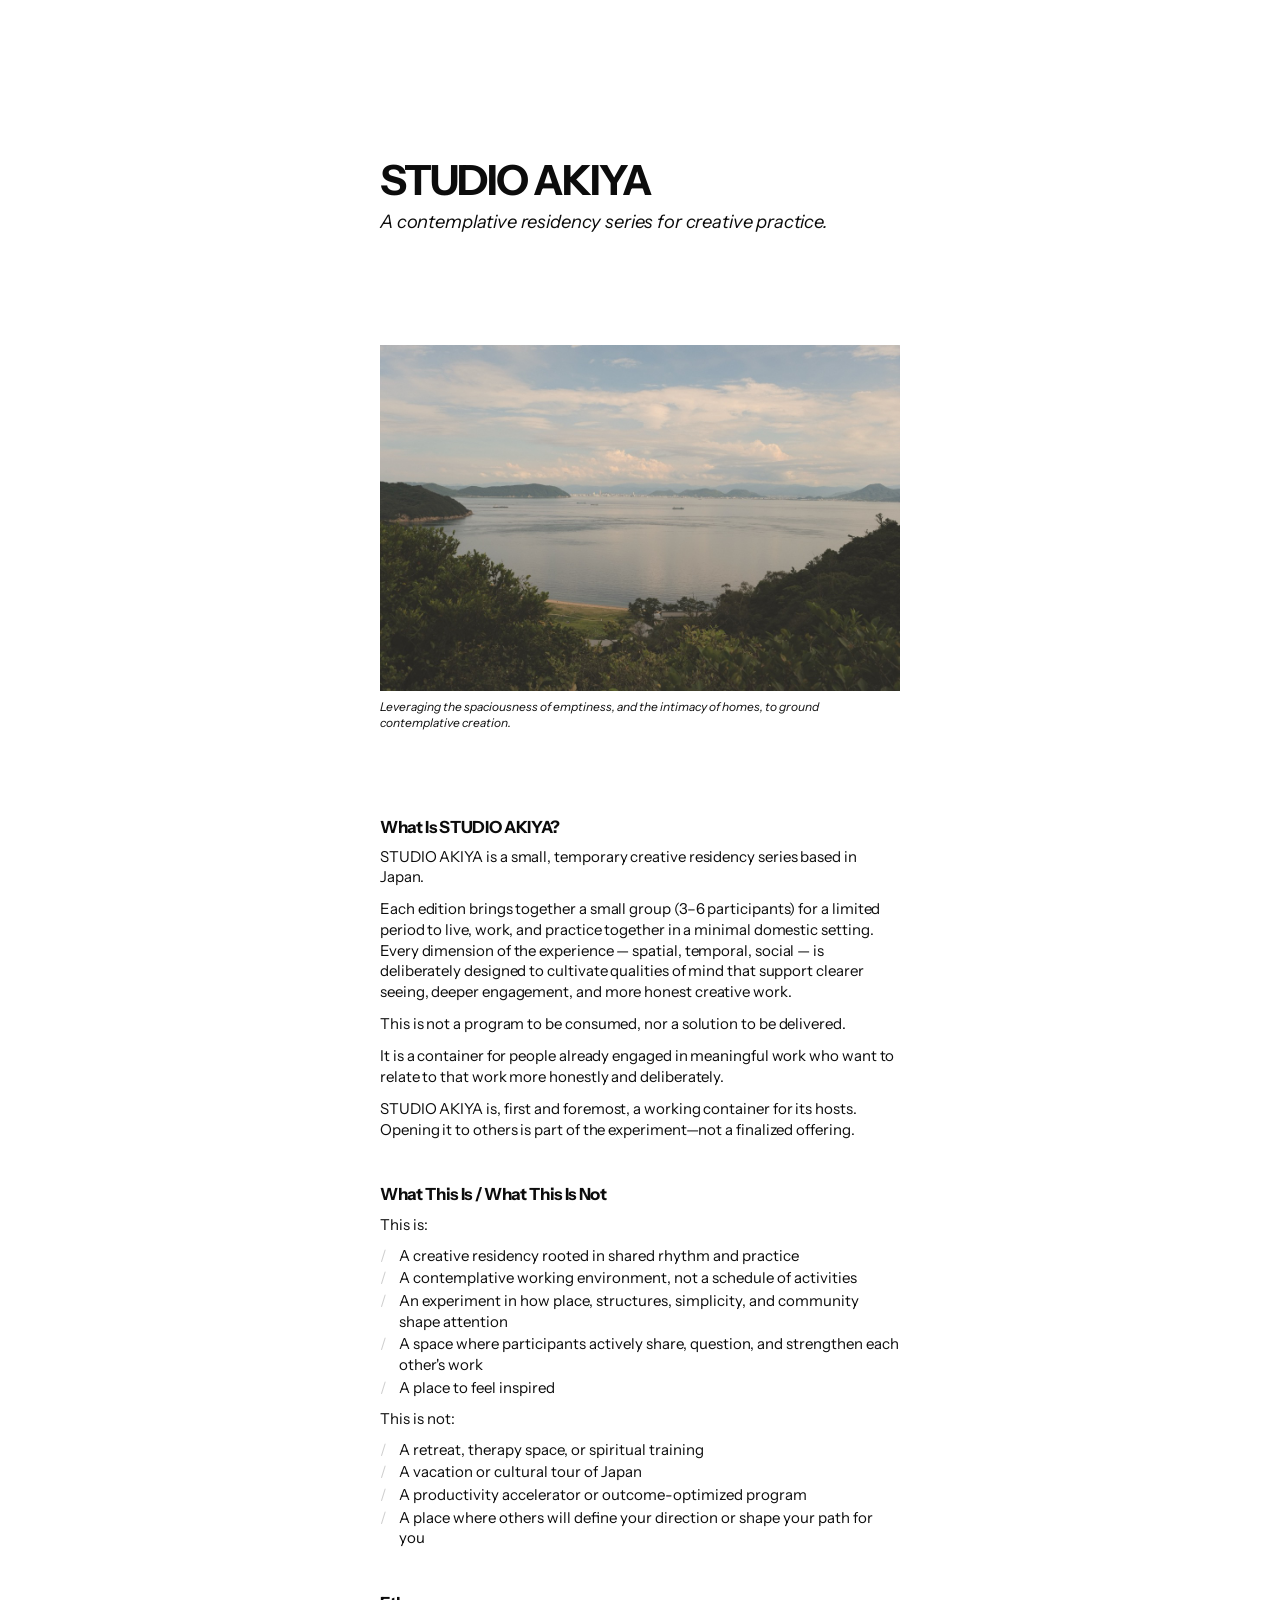
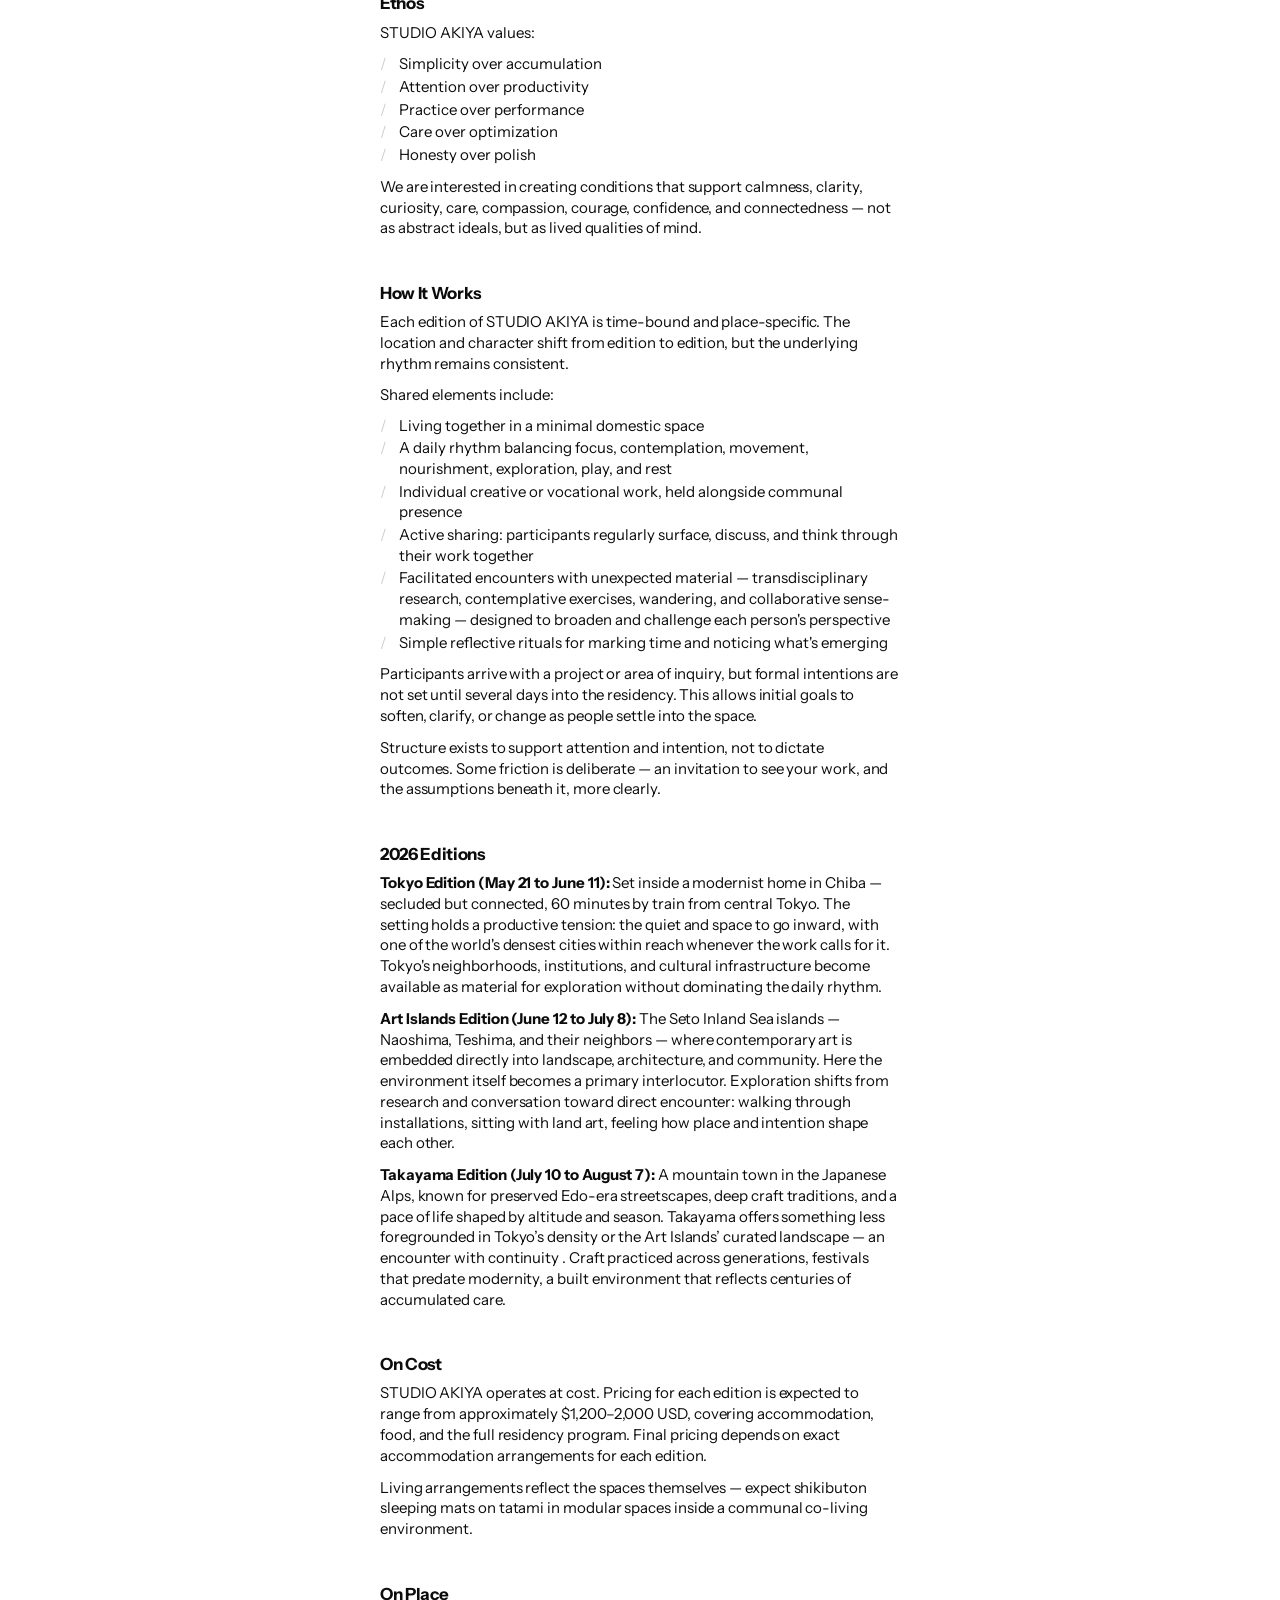
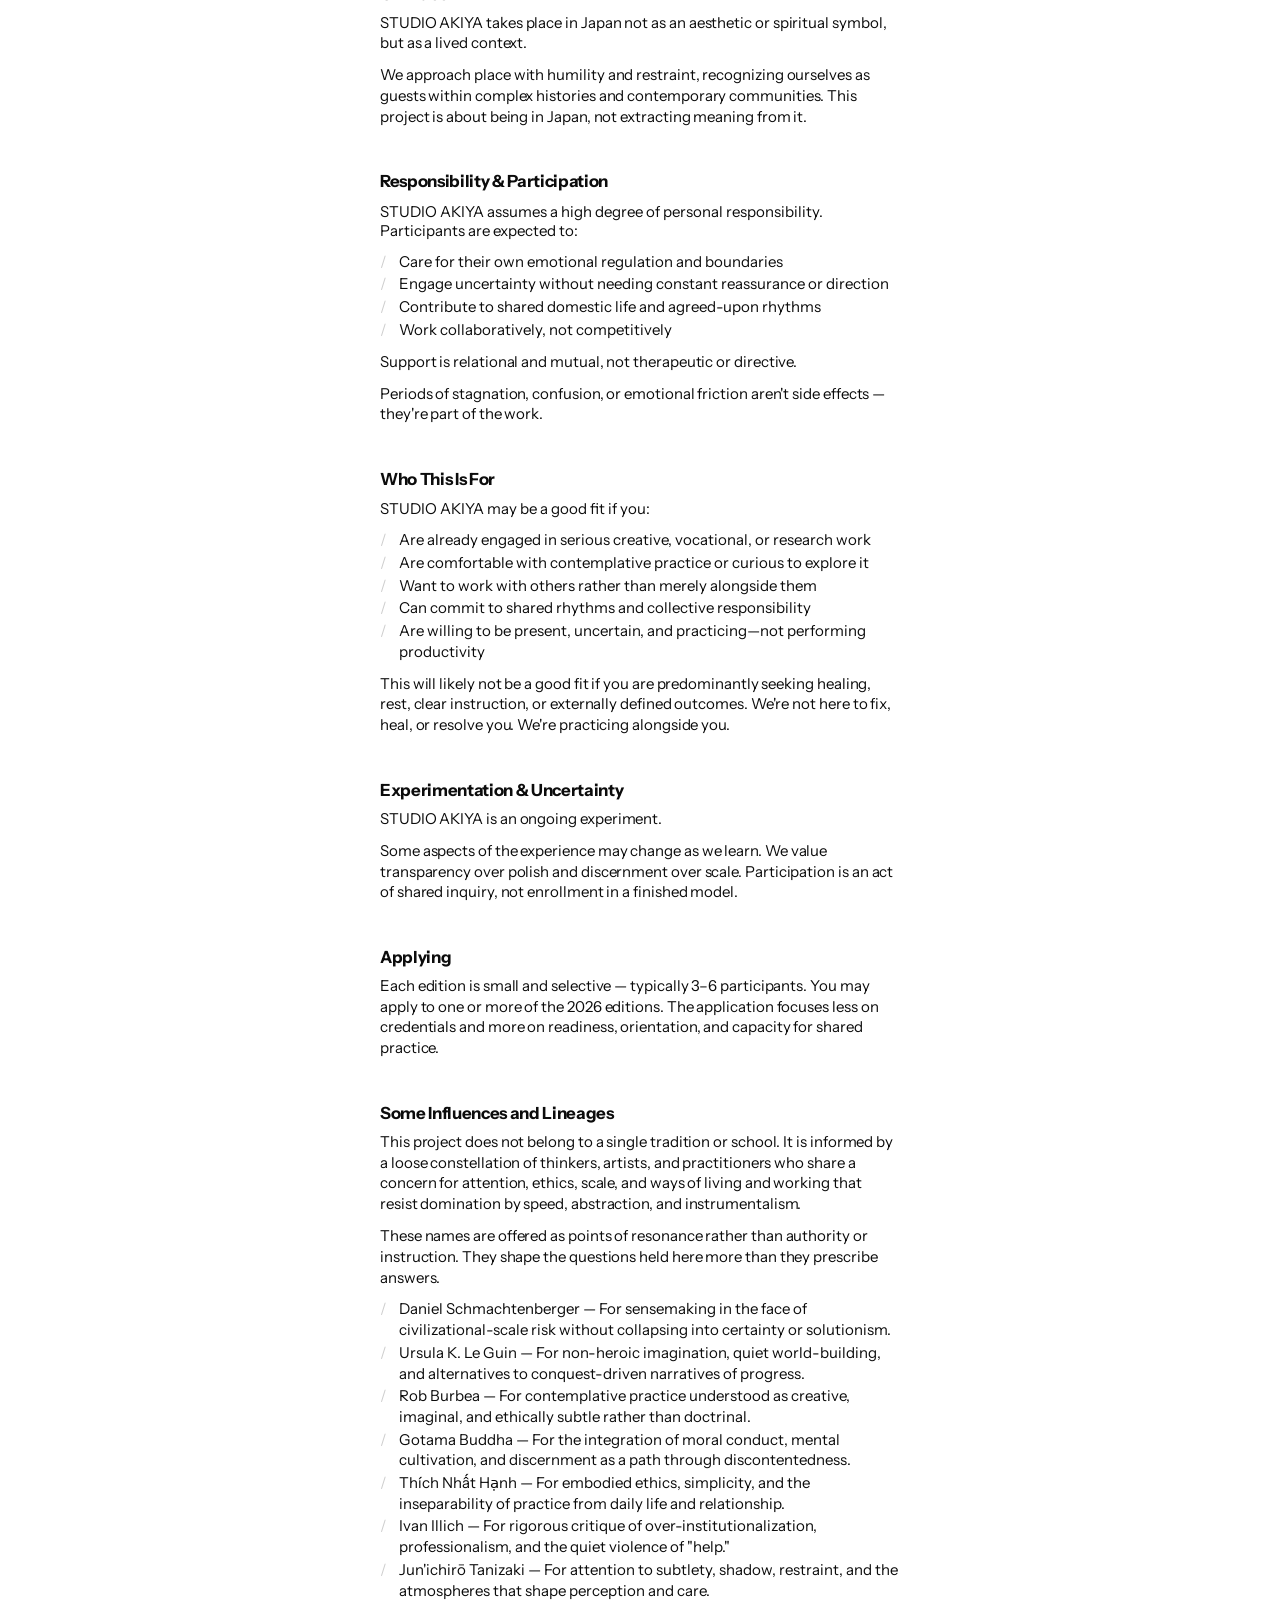
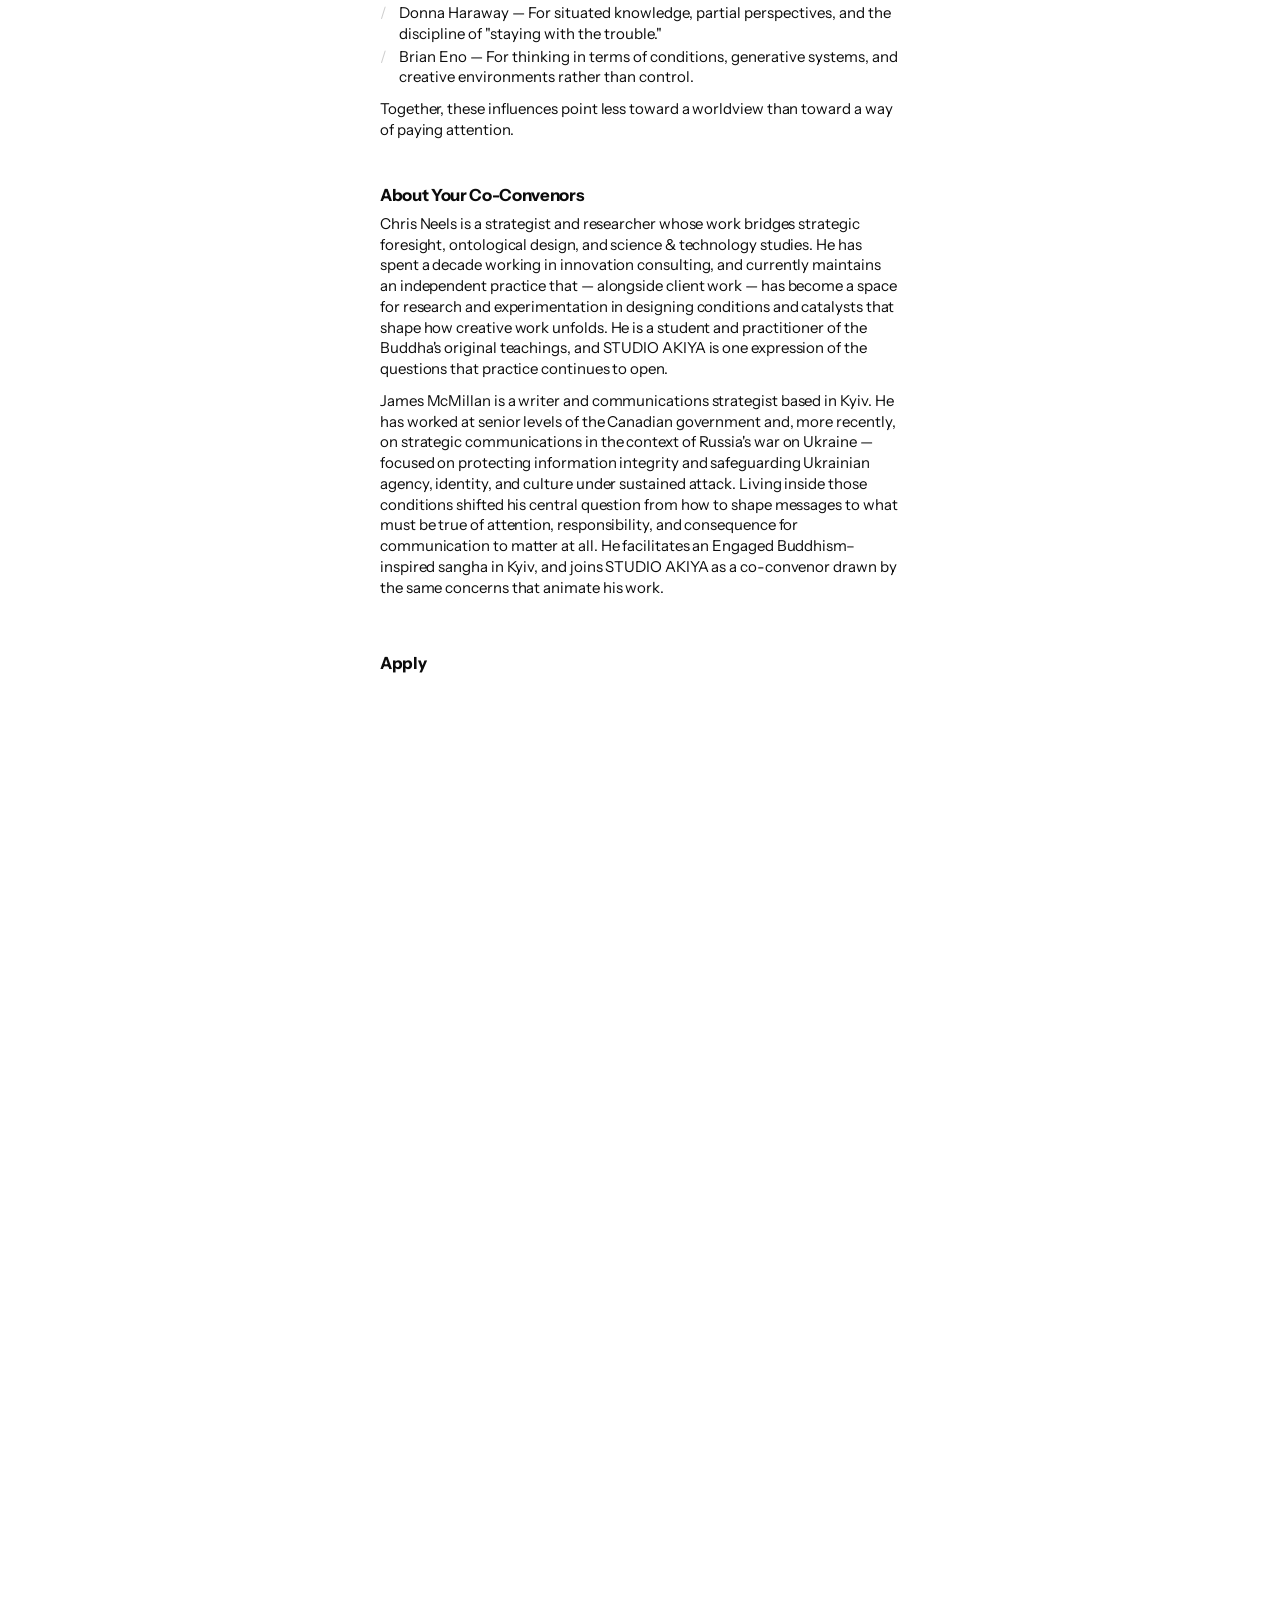
==== index.html @ a5f60778 "Fix meta description, add Open Graph tags, add favicon" ====
<!DOCTYPE html>
<html lang="en">
<head>
    <meta charset="UTF-8">
    <meta name="viewport" content="width=device-width, initial-scale=1.0">
    <title>STUDIO AKIYA</title>
    <meta name="description" content="A contemplative residency series for creative practice.">
    <meta property="og:title" content="STUDIO AKIYA">
    <meta property="og:description" content="A contemplative residency series for creative practice.">
    <meta property="og:type" content="website">
    <meta property="og:url" content="https://akiya.studio">
    <meta property="og:image" content="https://akiya.studio/img/naoshima.JPG">
    <link rel="icon" href="data:image/svg+xml,<svg xmlns='http://www.w3.org/2000/svg' viewBox='0 0 100 100'><text y='.9em' font-size='90'>🌸</text></svg>">
    <style>
        @import url('https://fonts.googleapis.com/css2?family=Instrument+Sans:ital,wght@0,400;0,500;0,600;0,700;1,400;1,500;1,600;1,700&display=swap');

        * { margin: 0; padding: 0; box-sizing: border-box; }

        body {
            font-family: 'Instrument Sans', sans-serif;
            background-color: #fff;
            color: #0c0c0c;
            line-height: 1.25;
            padding: 10rem 3rem 5rem;
            -webkit-font-smoothing: antialiased;
            -moz-osx-font-smoothing: grayscale;
            display: flex;
            justify-content: center;
        }

        .container {
            max-width: 520px;
            width: 100%;
        }

        .site-title {
            font-size: 2.6rem;
            font-weight: 700;
            letter-spacing: -0.045em;
            line-height: 1.0;
            margin-bottom: 0.5rem;
        }

        .site-subtitle {
            font-size: 1.15rem;
            font-weight: 400;
            font-style: italic;
            letter-spacing: -0.008em;
            line-height: 1.25;
            margin-bottom: 0.2rem;
        }

        .hero-image {
            margin: 7rem 0 5.5rem;
        }

        .hero-image img {
            width: 100%;
            height: auto;
            display: block;
        }

        .hero-image figcaption {
            font-size: 0.75rem;
            font-weight: 400;
            font-style: italic;
            color: #0c0c0c;
            margin-top: 0.5rem;
            line-height: 1.3;
        }

        .section-heading {
            font-size: 1.05rem;
            font-weight: 700;
            letter-spacing: -0.02em;
            line-height: 1.15;
            margin-top: 2.8rem;
            margin-bottom: 0.55rem;
        }

        .body-text {
            font-size: 0.94rem;
            font-weight: 400;
            letter-spacing: -0.005em;
            line-height: 1.38;
            margin-bottom: 0.7rem;
        }

        .body-text a {
            color: #0c0c0c;
            text-decoration: none;
            border-bottom: 1px solid rgba(12,12,12,0.25);
            transition: border-color 0.2s;
        }

        .body-text a:hover {
            border-bottom-color: #0c0c0c;
        }

        .edition-title {
            font-weight: 700;
        }

        .list-group {
            margin-top: 0.7rem;
            margin-bottom: 0.7rem;
        }

        .list-item {
            font-size: 0.94rem;
            font-weight: 400;
            line-height: 1.38;
            margin-bottom: 0.12rem;
            padding-left: 1.2rem;
            position: relative;
        }

        .list-item:last-child {
            margin-bottom: 0;
        }

        .list-item::before {
            content: '/';
            position: absolute;
            left: 0;
            color: rgba(12,12,12,0.2);
        }

        .list-item a {
            color: #0c0c0c;
            text-decoration: none;
            border-bottom: 1px solid rgba(12,12,12,0.25);
        }

        .list-item a:hover {
            border-bottom-color: #0c0c0c;
        }

        .label-text {
            font-size: 0.94rem;
            font-weight: 400;
            margin-bottom: 0.2rem;
            margin-top: 0.7rem;
        }

        .form-section {
            margin-top: 3.5rem;
        }

        .form-section .section-heading {
            margin-top: 0;
        }

        .form-embed {
            width: 100%;
            border: none;
            margin-top: 1rem;
        }

        @media (max-width: 600px) {
            body { padding: 5rem 1.5rem 3rem; }
            .site-title { font-size: 2rem; }
            .site-subtitle { font-size: 1.02rem; }
            .hero-image { margin: 4.5rem 0 3.5rem; }
            .section-heading { font-size: 0.95rem; margin-top: 2rem; }
            .body-text, .list-item, .label-text { font-size: 0.86rem; }
        }
    </style>
</head>
<body>
    <div class="container" id="content"></div>

    <script>
        async function loadContent() {
            try {
                const resp = await fetch('content/site-content.json');
                const data = await resp.json();
                const container = document.getElementById('content');
                container.innerHTML = '';

                const labelPhrases = ['This is:', 'This is not:', 'STUDIO AKIYA values:', 'Shared elements include:', 'STUDIO AKIYA may be a good fit if you:',
                    'STUDIO AKIYA assumes a high degree of personal responsibility. Participants are expected to:'];
                const editionPrefixes = ['Tokyo Edition', 'Art Islands Edition', 'Takayama Edition'];
                const captionText = 'Leveraging the spaciousness of emptiness, and the intimacy of homes, to ground contemplative creation.';
                let imageInserted = false;

                for (const section of data.sections) {
                    if (section.heading === 'STUDIO AKIYA') {
                        const h1 = document.createElement('div');
                        h1.className = 'site-title';
                        h1.textContent = section.heading;
                        container.appendChild(h1);
                        for (const item of section.content) {
                            if (item.text === captionText) continue;
                            const p = document.createElement('p');
                            p.className = 'site-subtitle';
                            p.textContent = item.text;
                            container.appendChild(p);
                        }
                        continue;
                    }

                    if (!imageInserted && section.heading === 'What Is STUDIO AKIYA?') {
                        const figure = document.createElement('figure');
                        figure.className = 'hero-image';
                        const img = document.createElement('img');
                        img.src = 'img/naoshima.JPG';
                        img.alt = 'View across the Seto Inland Sea from Naoshima';
                        figure.appendChild(img);
                        const caption = document.createElement('figcaption');
                        caption.textContent = captionText;
                        figure.appendChild(caption);
                        container.appendChild(figure);
                        imageInserted = true;
                    }

                    const heading = document.createElement('h2');
                    heading.className = 'section-heading';
                    heading.textContent = section.heading;
                    container.appendChild(heading);

                    let i = 0;
                    const items = section.content;
                    while (i < items.length) {
                        const item = items[i];
                        if (item.type === 'list_item') {
                            const group = document.createElement('div');
                            group.className = 'list-group';
                            while (i < items.length && items[i].type === 'list_item') {
                                const el = document.createElement('div');
                                el.className = 'list-item';
                                let text = items[i].text;
                                if (items[i].links && items[i].links.length > 0) {
                                    for (const link of items[i].links) { text = text.replace(link.text, `<a href="${link.url}">${link.text}</a>`); }
                                    el.innerHTML = text;
                                } else { el.textContent = text; }
                                group.appendChild(el);
                                i++;
                            }
                            container.appendChild(group);
                        } else {
                            const isLabel = labelPhrases.includes(item.text);
                            const p = document.createElement('p');
                            p.className = isLabel ? 'label-text' : 'body-text';
                            let text = item.text;
                            const isEdition = editionPrefixes.some(prefix => text.startsWith(prefix));
                            if (isEdition) {
                                const colonIdx = text.indexOf(':');
                                if (colonIdx > -1) { text = `<span class="edition-title">${text.substring(0, colonIdx + 1)}</span>${text.substring(colonIdx + 1)}`; }
                            }
                            if (item.links && item.links.length > 0) {
                                for (const link of item.links) { text = text.replace(link.text, `<a href="${link.url}">${link.text}</a>`); }
                            }
                            p.innerHTML = text;
                            container.appendChild(p);
                            i++;
                        }
                    }
                }

                const formSection = document.createElement('div');
                formSection.className = 'form-section';
                const formHeading = document.createElement('h2');
                formHeading.className = 'section-heading';
                formHeading.textContent = 'Apply';
                formSection.appendChild(formHeading);
                const iframe = document.createElement('iframe');
                iframe.className = 'form-embed';
                iframe.src = 'https://docs.google.com/forms/d/e/1FAIpQLSfd5XXzPPzBHgN67YLsdHvm8ahVVpZHuGer0NG5a1_JhO8F-w/viewform?embedded=true';
                iframe.height = '2800';
                iframe.setAttribute('frameborder', '0');
                iframe.setAttribute('marginheight', '0');
                iframe.setAttribute('marginwidth', '0');
                iframe.setAttribute('loading', 'lazy');
                formSection.appendChild(iframe);
                container.appendChild(formSection);
            } catch (e) { console.error('Failed to load content:', e); }
        }
        loadContent();
    </script>
</body>
</html>
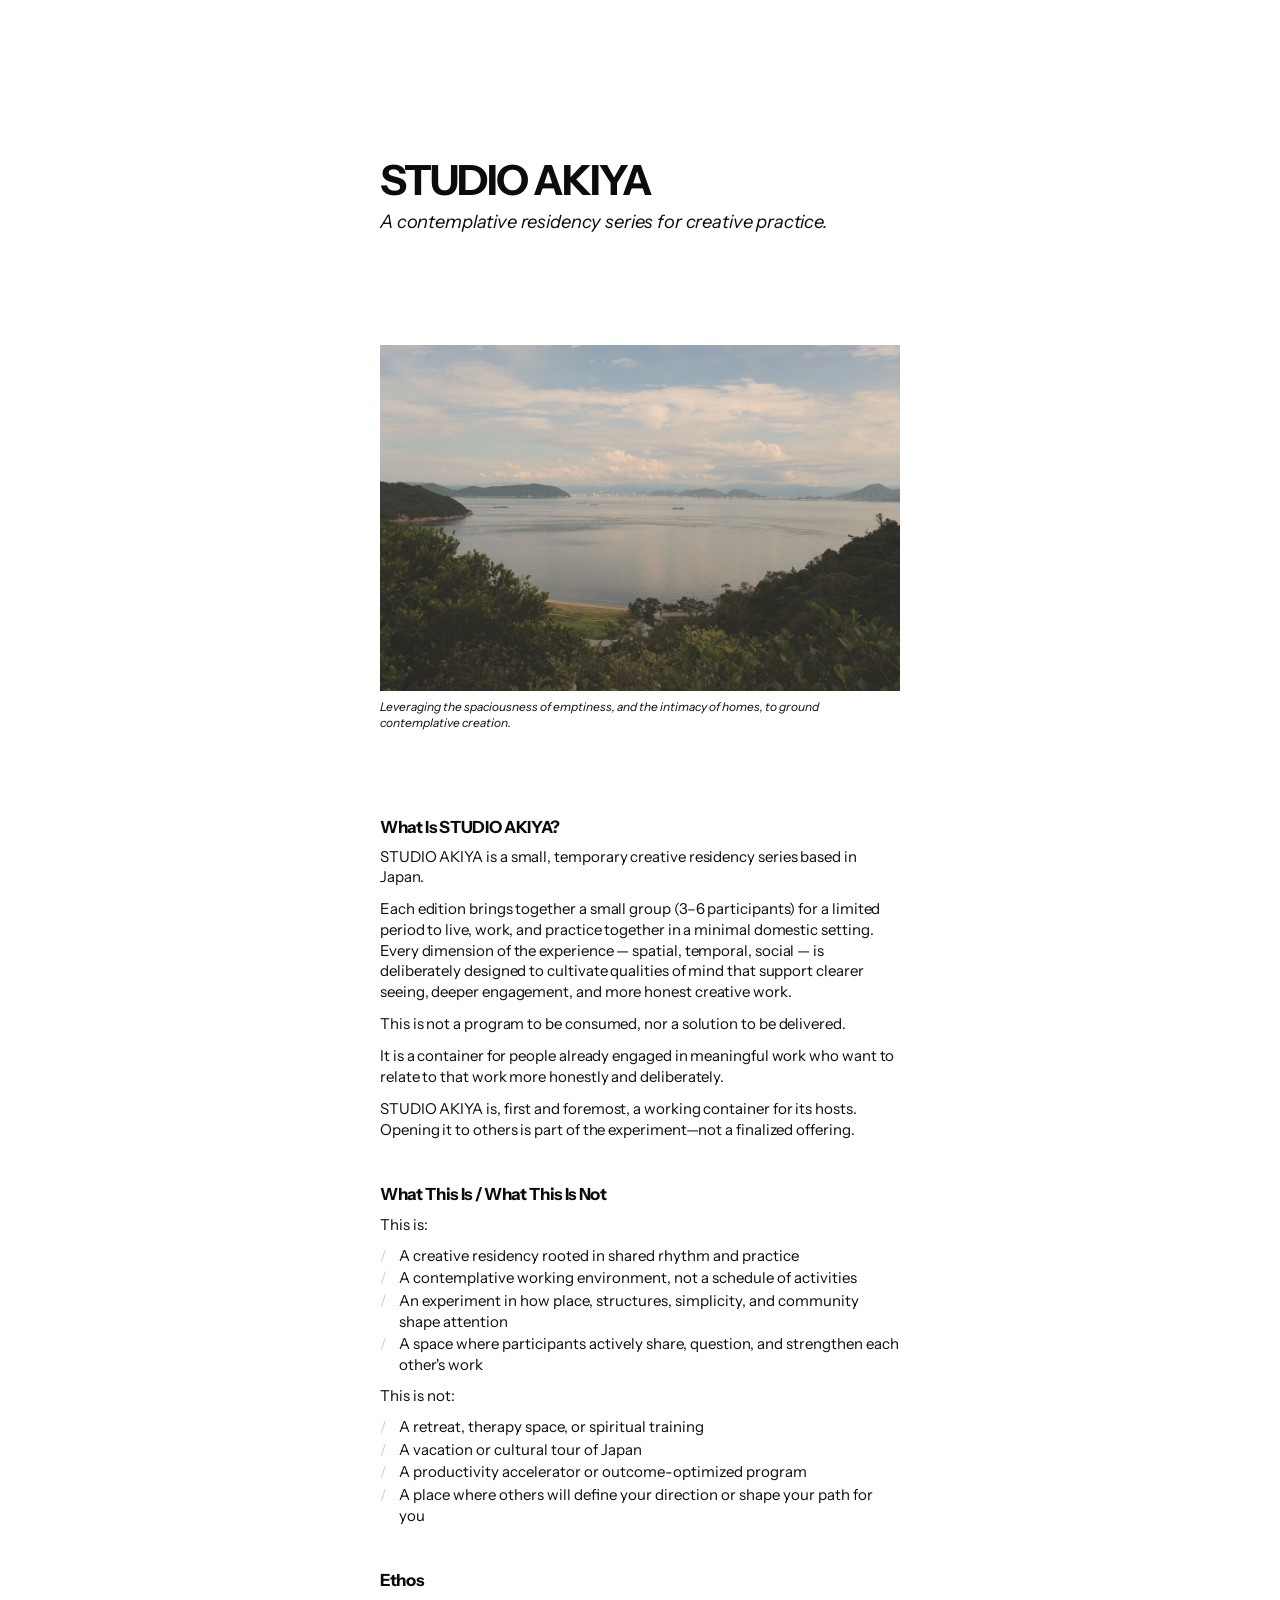
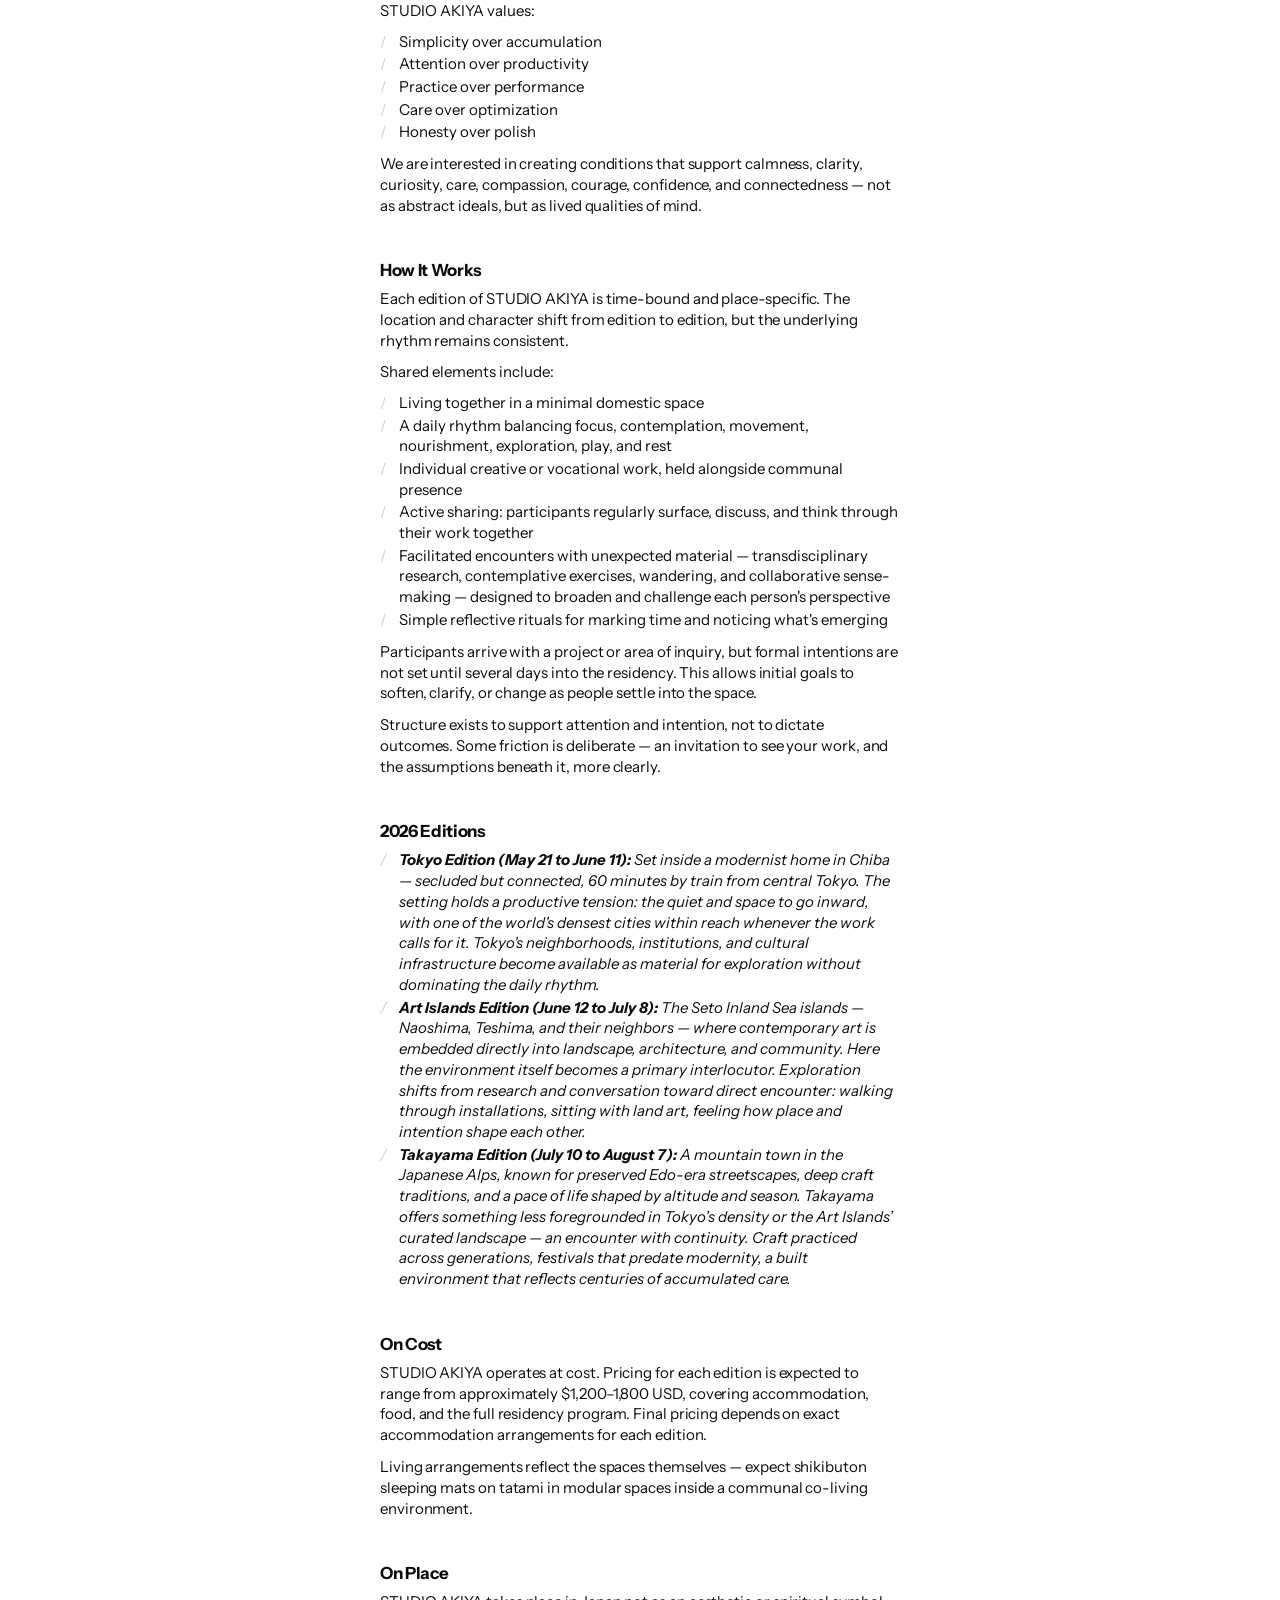
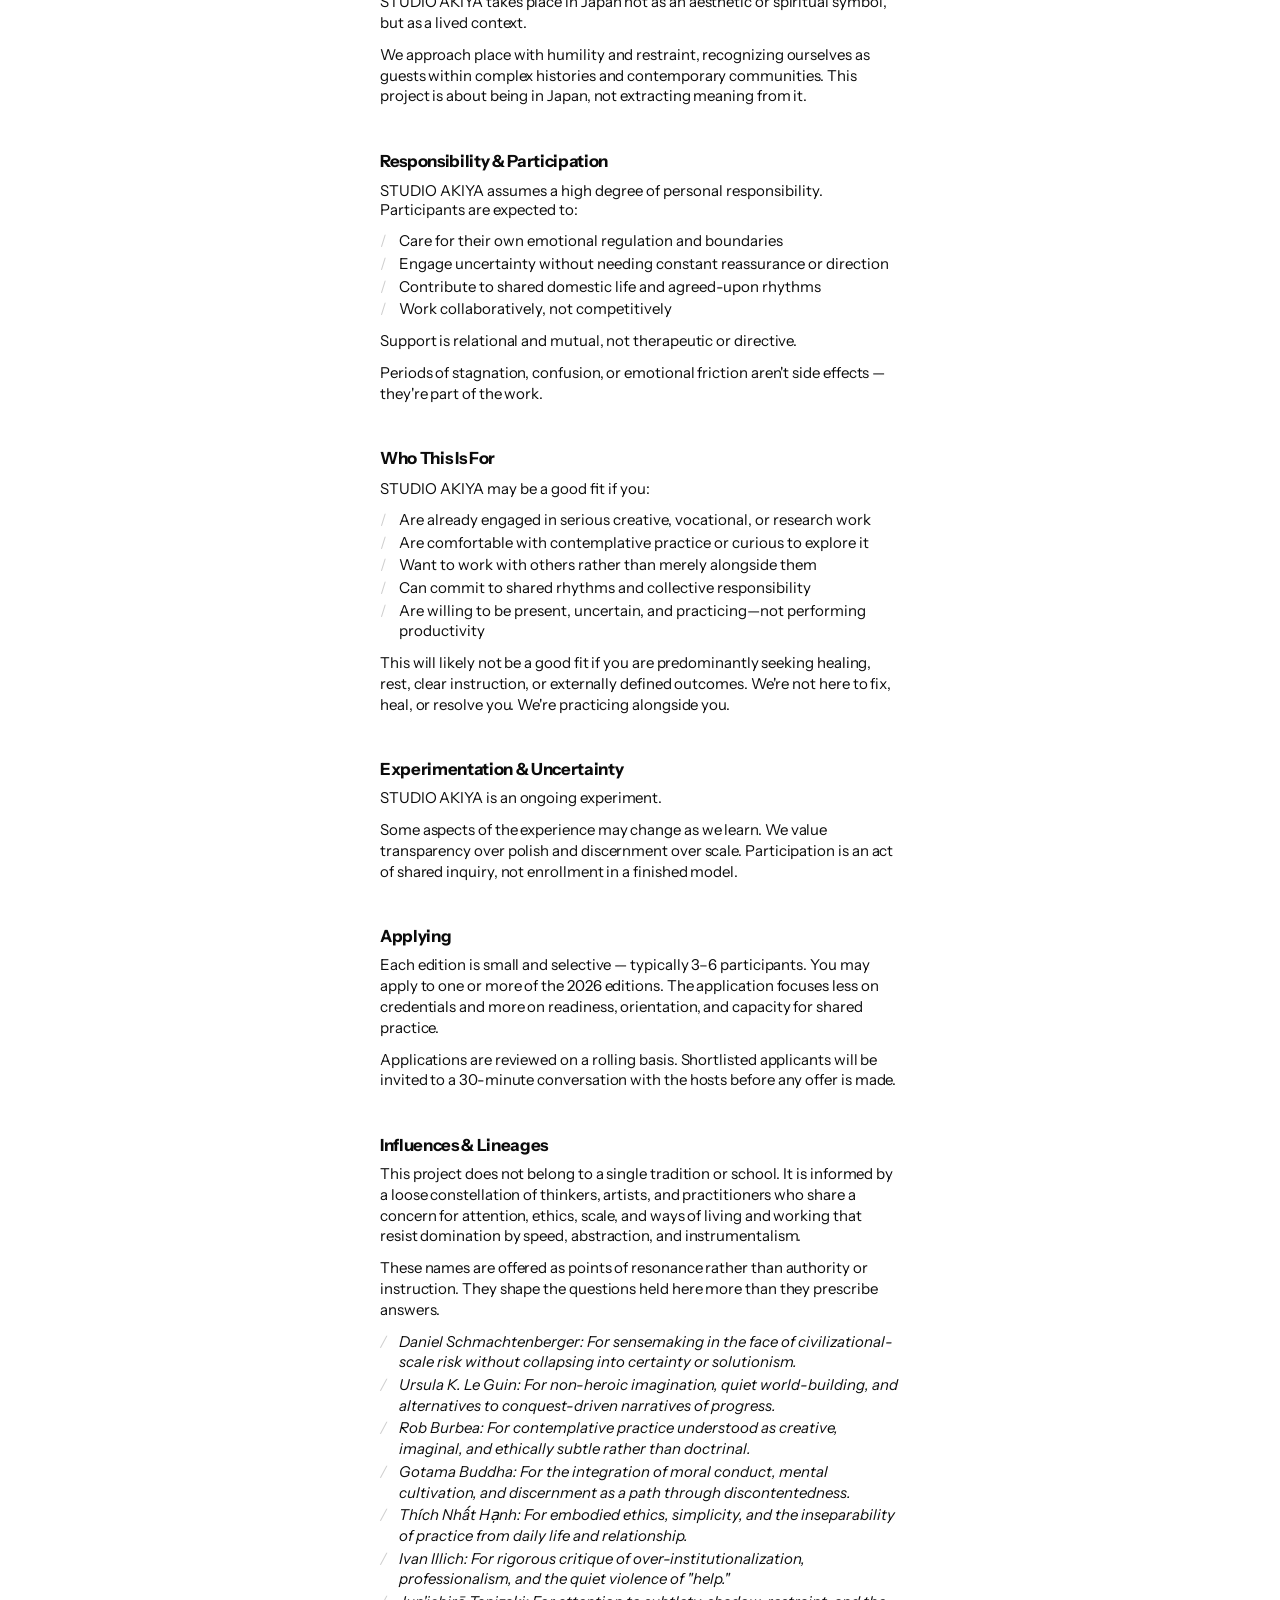
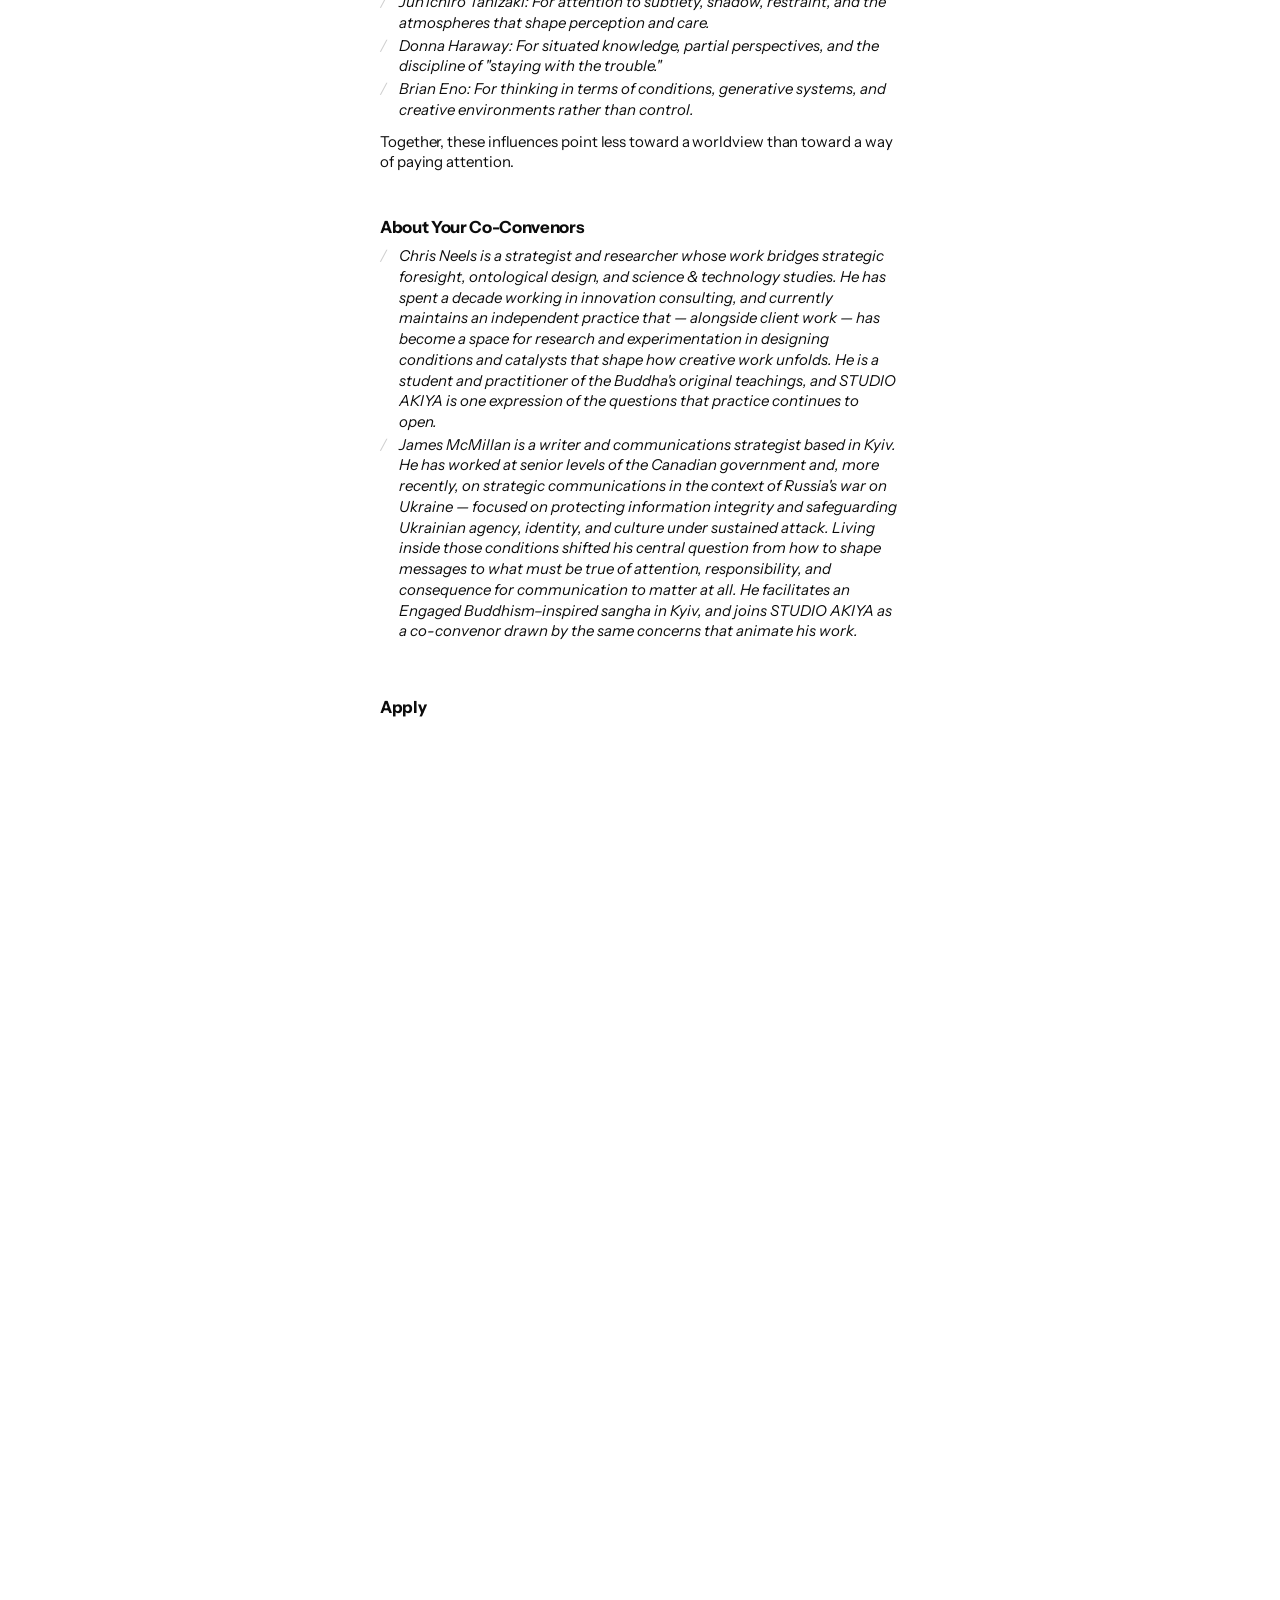
==== commit 026e582e: "Update content and add styling for editions, influences, and bios Content: remove 'A place to feel i" ====
--- a/index.html
+++ b/index.html
@@ -10,7 +10,13 @@
     <meta property="og:type" content="website">
     <meta property="og:url" content="https://akiya.studio">
     <meta property="og:image" content="https://akiya.studio/img/naoshima.JPG">
-    <link rel="icon" href="data:image/svg+xml,<svg xmlns='http://www.w3.org/2000/svg' viewBox='0 0 100 100'><text y='.9em' font-size='90'>🌸</text></svg>">
+    <meta property="og:image:width" content="1200">
+    <meta property="og:image:height" content="800">
+    <meta name="twitter:card" content="summary_large_image">
+    <meta name="twitter:title" content="STUDIO AKIYA">
+    <meta name="twitter:description" content="A contemplative residency series for creative practice.">
+    <meta name="twitter:image" content="https://akiya.studio/img/naoshima.JPG">
+    <link rel="icon" href="data:image/svg+xml,%3Csvg xmlns='http://www.w3.org/2000/svg' viewBox='0 0 100 100'%3E%3Ccircle cx='50' cy='50' r='40' fill='%23c62828'/%3E%3C/svg%3E">
     <style>
         @import url('https://fonts.googleapis.com/css2?family=Instrument+Sans:ital,wght@0,400;0,500;0,600;0,700;1,400;1,500;1,600;1,700&display=swap');
 
@@ -99,6 +105,35 @@
 
         .edition-title {
             font-weight: 700;
+            font-style: italic;
+        }
+
+        .edition-text {
+            font-style: italic;
+        }
+
+        .edition-item {
+            font-style: italic;
+            margin-bottom: 0.7rem;
+        }
+
+        .edition-item:last-child {
+            margin-bottom: 0;
+        }
+
+        .influence-item {
+            font-style: italic;
+            font-size: 0.9rem;
+        }
+
+        .bio-item {
+            font-style: italic;
+            font-size: 0.9rem;
+            margin-bottom: 0.7rem;
+        }
+
+        .bio-item:last-child {
+            margin-bottom: 0;
         }
 
         .list-group {
@@ -164,6 +199,7 @@
             .hero-image { margin: 4.5rem 0 3.5rem; }
             .section-heading { font-size: 0.95rem; margin-top: 2rem; }
             .body-text, .list-item, .label-text { font-size: 0.86rem; }
+            .influence-item, .bio-item { font-size: 0.82rem; }
         }
     </style>
 </head>
@@ -182,7 +218,11 @@
                     'STUDIO AKIYA assumes a high degree of personal responsibility. Participants are expected to:'];
                 const editionPrefixes = ['Tokyo Edition', 'Art Islands Edition', 'Takayama Edition'];
                 const captionText = 'Leveraging the spaciousness of emptiness, and the intimacy of homes, to ground contemplative creation.';
+                const influencesSectionName = 'Influences & Lineages';
+                const biosSectionName = 'About Your Co-Convenors';
                 let imageInserted = false;
+                let inInfluencesSection = false;
+                let inBiosSection = false;
 
                 for (const section of data.sections) {
                     if (section.heading === 'STUDIO AKIYA') {
@@ -214,6 +254,9 @@
                         imageInserted = true;
                     }
 
+                    inInfluencesSection = (section.heading === influencesSectionName);
+                    inBiosSection = (section.heading === biosSectionName);
+
                     const heading = document.createElement('h2');
                     heading.className = 'section-heading';
                     heading.textContent = section.heading;
@@ -228,8 +271,10 @@
                             group.className = 'list-group';
                             while (i < items.length && items[i].type === 'list_item') {
                                 const el = document.createElement('div');
-                                el.className = 'list-item';
+                                el.className = 'list-item' + (inInfluencesSection ? ' influence-item' : '');
                                 let text = items[i].text;
+                                // Replace em dash with colon in influences
+                                if (inInfluencesSection) { text = text.replace(' — ', ': '); }
                                 if (items[i].links && items[i].links.length > 0) {
                                     for (const link of items[i].links) { text = text.replace(link.text, `<a href="${link.url}">${link.text}</a>`); }
                                     el.innerHTML = text;
@@ -240,13 +285,20 @@
                             container.appendChild(group);
                         } else {
                             const isLabel = labelPhrases.includes(item.text);
-                            const p = document.createElement('p');
-                            p.className = isLabel ? 'label-text' : 'body-text';
                             let text = item.text;
+                            // Fix stray spaces before punctuation
+                            text = text.replace(/\s+([.,!?])/g, '$1');
                             const isEdition = editionPrefixes.some(prefix => text.startsWith(prefix));
+                            const isBio = inBiosSection;
+                            const p = document.createElement((isEdition || isBio) ? 'div' : 'p');
                             if (isEdition) {
+                                p.className = 'list-item edition-item';
                                 const colonIdx = text.indexOf(':');
-                                if (colonIdx > -1) { text = `<span class="edition-title">${text.substring(0, colonIdx + 1)}</span>${text.substring(colonIdx + 1)}`; }
+                                if (colonIdx > -1) { text = `<span class="edition-title">${text.substring(0, colonIdx + 1)}</span><span class="edition-text">${text.substring(colonIdx + 1)}</span>`; }
+                            } else if (isBio) {
+                                p.className = 'list-item bio-item';
+                            } else {
+                                p.className = isLabel ? 'label-text' : 'body-text';
                             }
                             if (item.links && item.links.length > 0) {
                                 for (const link of item.links) { text = text.replace(link.text, `<a href="${link.url}">${link.text}</a>`); }
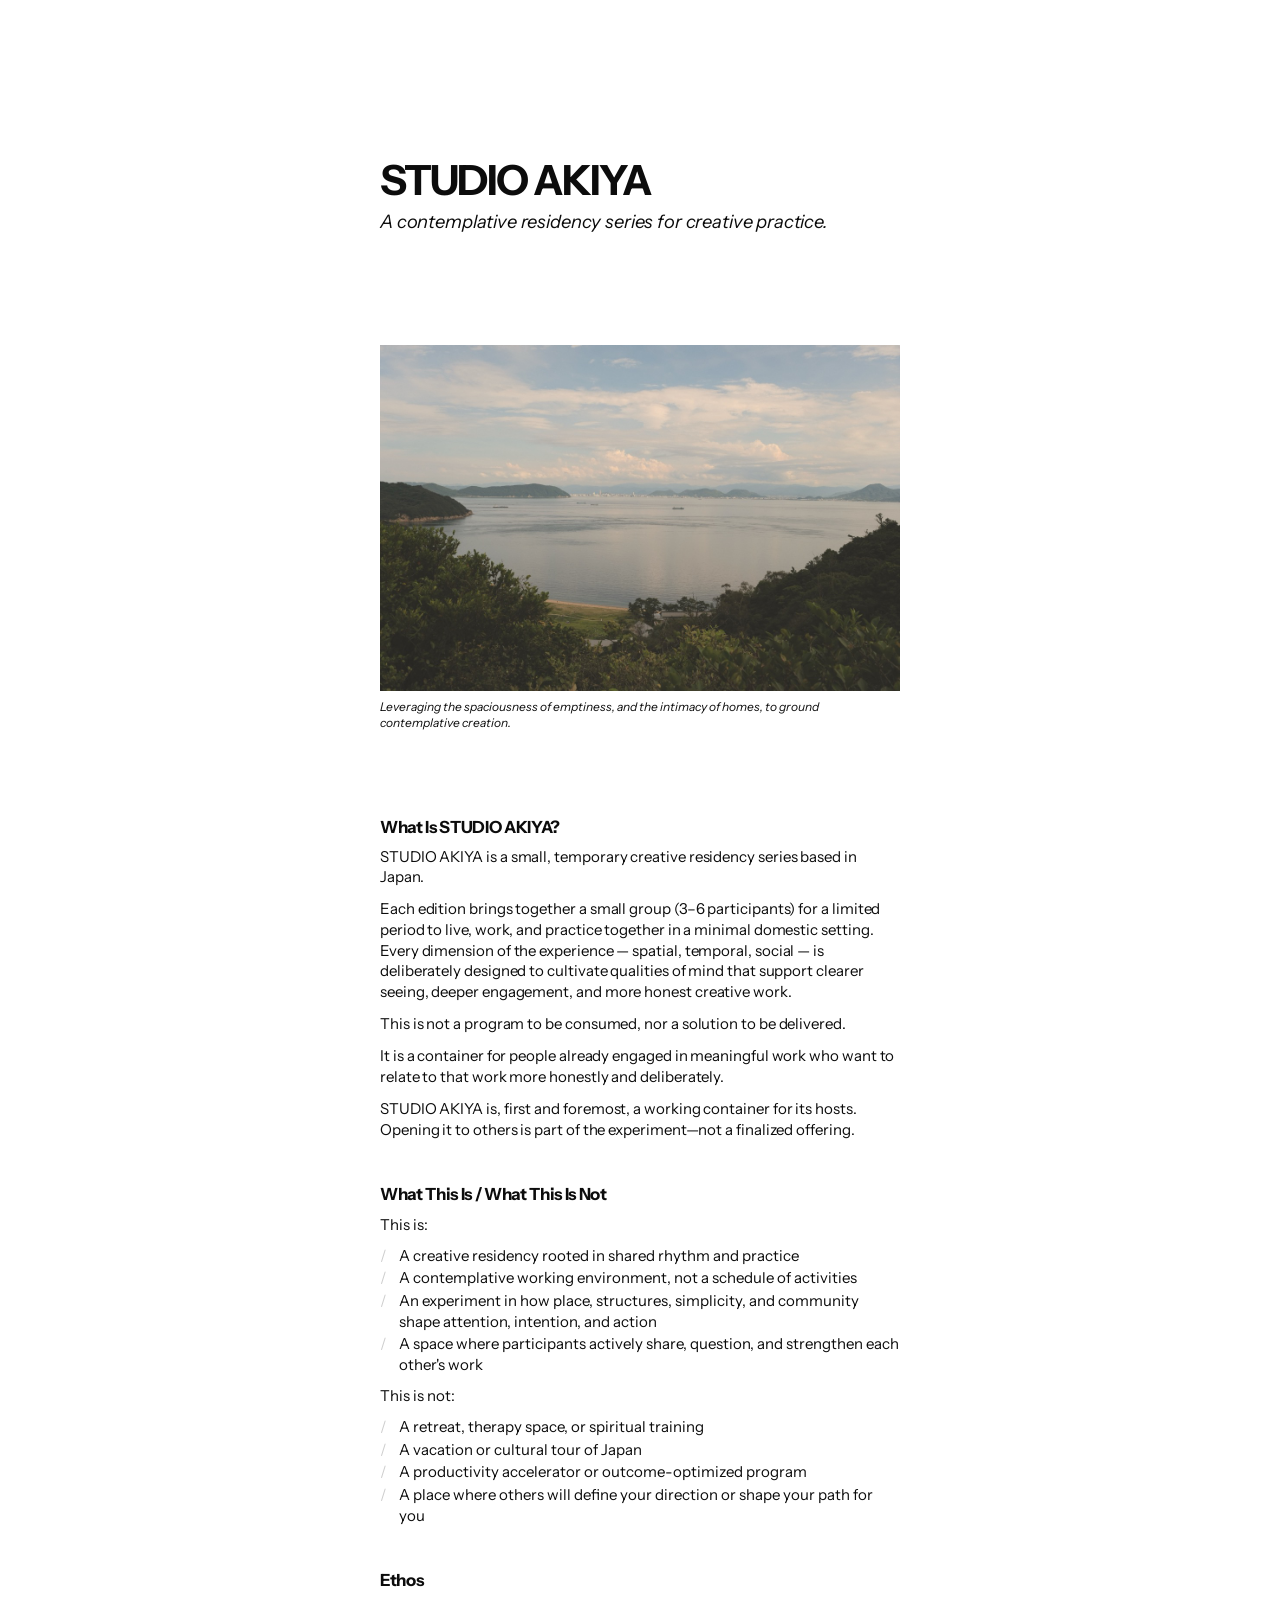
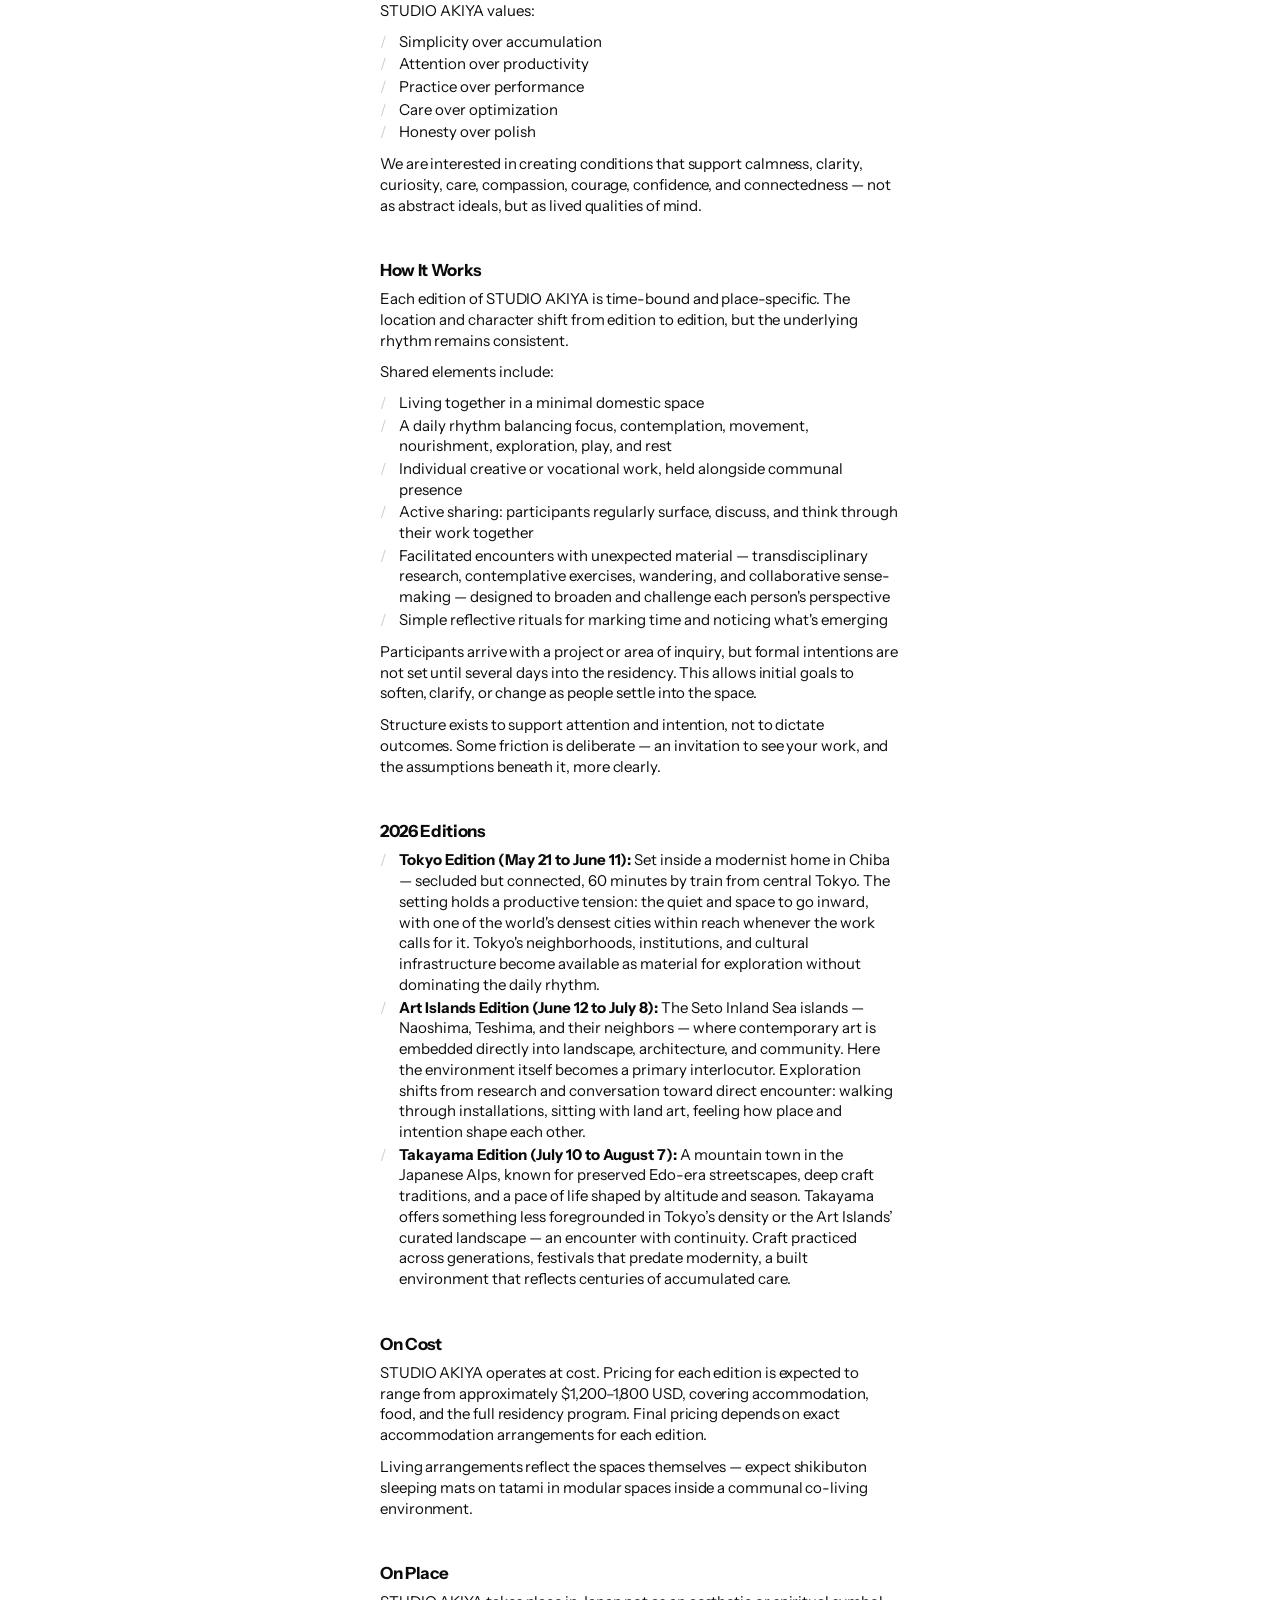
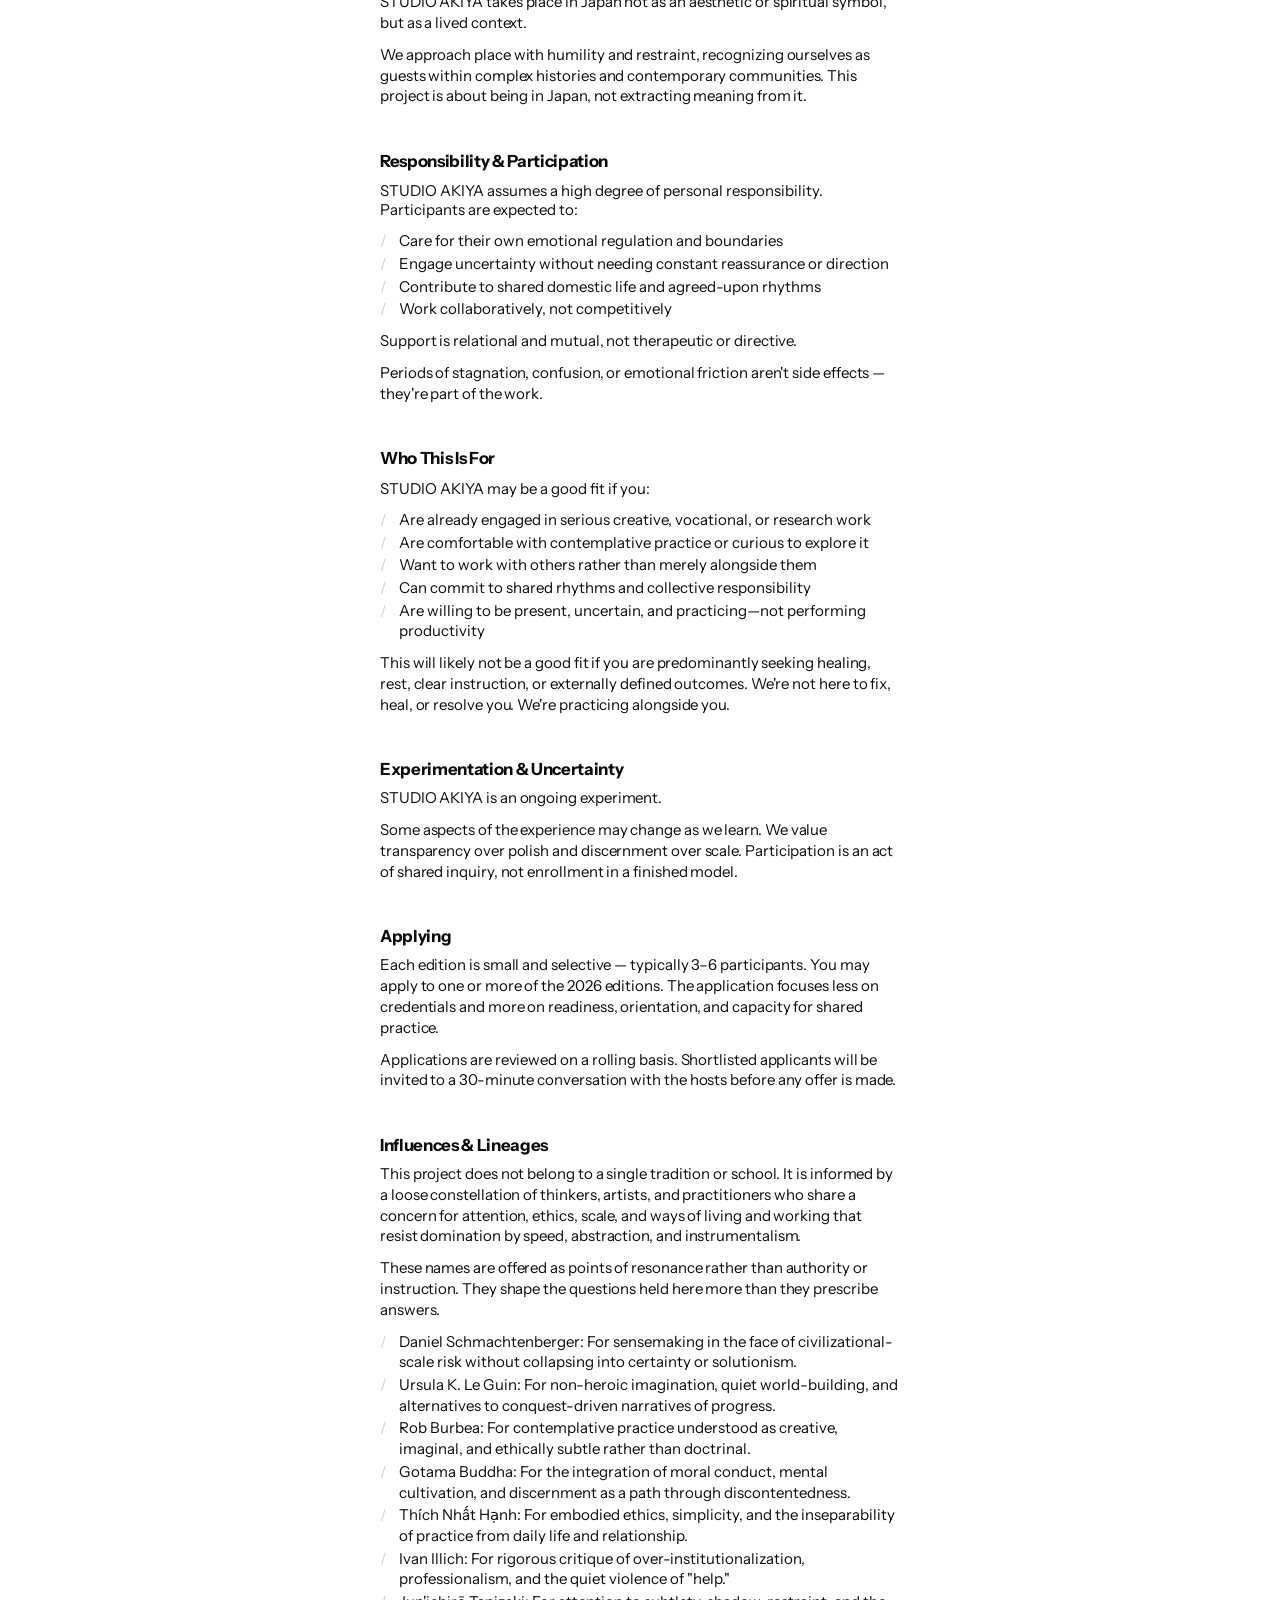
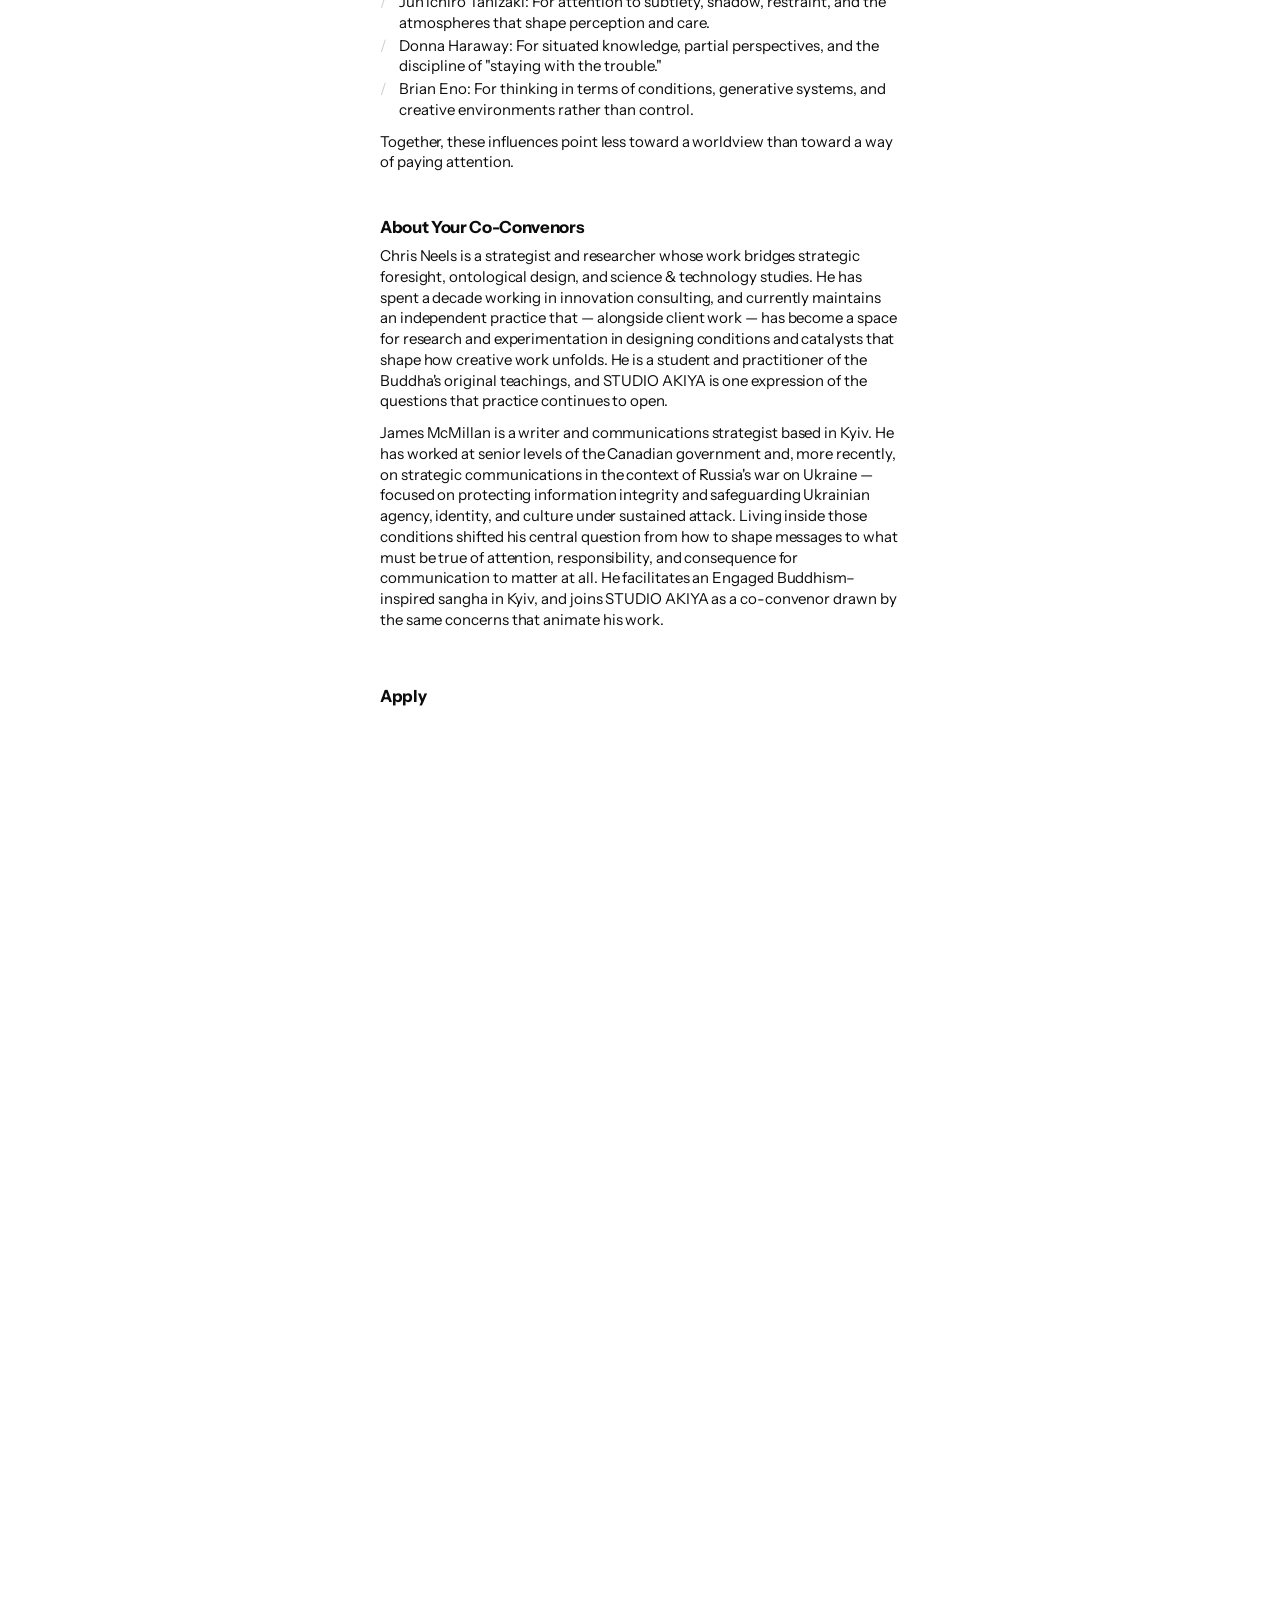
==== commit 19b91510: "Remove italics from editions/influences, revert bio formatting, update content Remove italic styling" ====
--- a/index.html
+++ b/index.html
@@ -105,15 +105,10 @@
 
         .edition-title {
             font-weight: 700;
-            font-style: italic;
-        }
-
-        .edition-text {
-            font-style: italic;
         }
 
         .edition-item {
-            font-style: italic;
+            font-size: 0.9rem;
             margin-bottom: 0.7rem;
         }
 
@@ -122,18 +117,7 @@
         }
 
         .influence-item {
-            font-style: italic;
             font-size: 0.9rem;
-        }
-
-        .bio-item {
-            font-style: italic;
-            font-size: 0.9rem;
-            margin-bottom: 0.7rem;
-        }
-
-        .bio-item:last-child {
-            margin-bottom: 0;
         }
 
         .list-group {
@@ -199,7 +183,7 @@
             .hero-image { margin: 4.5rem 0 3.5rem; }
             .section-heading { font-size: 0.95rem; margin-top: 2rem; }
             .body-text, .list-item, .label-text { font-size: 0.86rem; }
-            .influence-item, .bio-item { font-size: 0.82rem; }
+            .influence-item, .edition-item { font-size: 0.82rem; }
         }
     </style>
 </head>
@@ -219,10 +203,8 @@
                 const editionPrefixes = ['Tokyo Edition', 'Art Islands Edition', 'Takayama Edition'];
                 const captionText = 'Leveraging the spaciousness of emptiness, and the intimacy of homes, to ground contemplative creation.';
                 const influencesSectionName = 'Influences & Lineages';
-                const biosSectionName = 'About Your Co-Convenors';
                 let imageInserted = false;
                 let inInfluencesSection = false;
-                let inBiosSection = false;
 
                 for (const section of data.sections) {
                     if (section.heading === 'STUDIO AKIYA') {
@@ -255,7 +237,6 @@
                     }
 
                     inInfluencesSection = (section.heading === influencesSectionName);
-                    inBiosSection = (section.heading === biosSectionName);
 
                     const heading = document.createElement('h2');
                     heading.className = 'section-heading';
@@ -289,14 +270,11 @@
                             // Fix stray spaces before punctuation
                             text = text.replace(/\s+([.,!?])/g, '$1');
                             const isEdition = editionPrefixes.some(prefix => text.startsWith(prefix));
-                            const isBio = inBiosSection;
-                            const p = document.createElement((isEdition || isBio) ? 'div' : 'p');
+                            const p = document.createElement(isEdition ? 'div' : 'p');
                             if (isEdition) {
                                 p.className = 'list-item edition-item';
                                 const colonIdx = text.indexOf(':');
-                                if (colonIdx > -1) { text = `<span class="edition-title">${text.substring(0, colonIdx + 1)}</span><span class="edition-text">${text.substring(colonIdx + 1)}</span>`; }
-                            } else if (isBio) {
-                                p.className = 'list-item bio-item';
+                                if (colonIdx > -1) { text = `<span class="edition-title">${text.substring(0, colonIdx + 1)}</span>${text.substring(colonIdx + 1)}`; }
                             } else {
                                 p.className = isLabel ? 'label-text' : 'body-text';
                             }
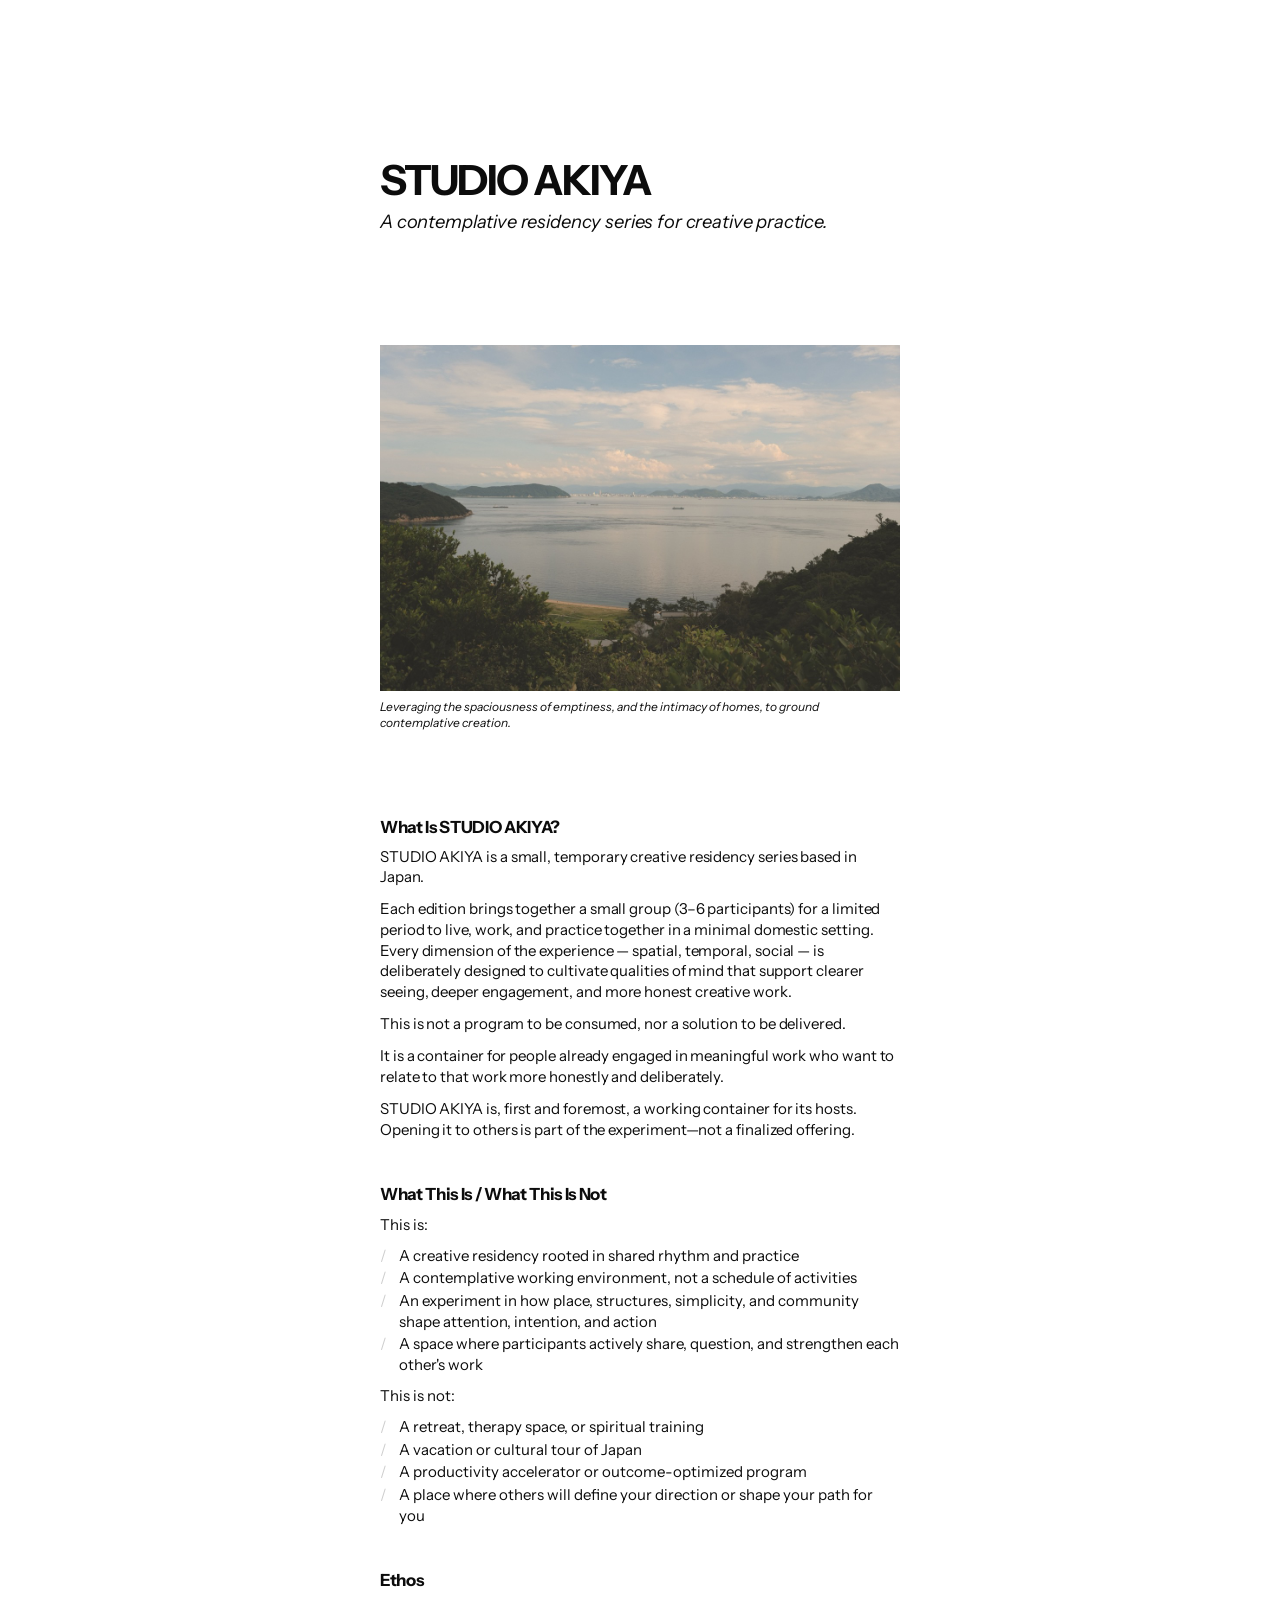
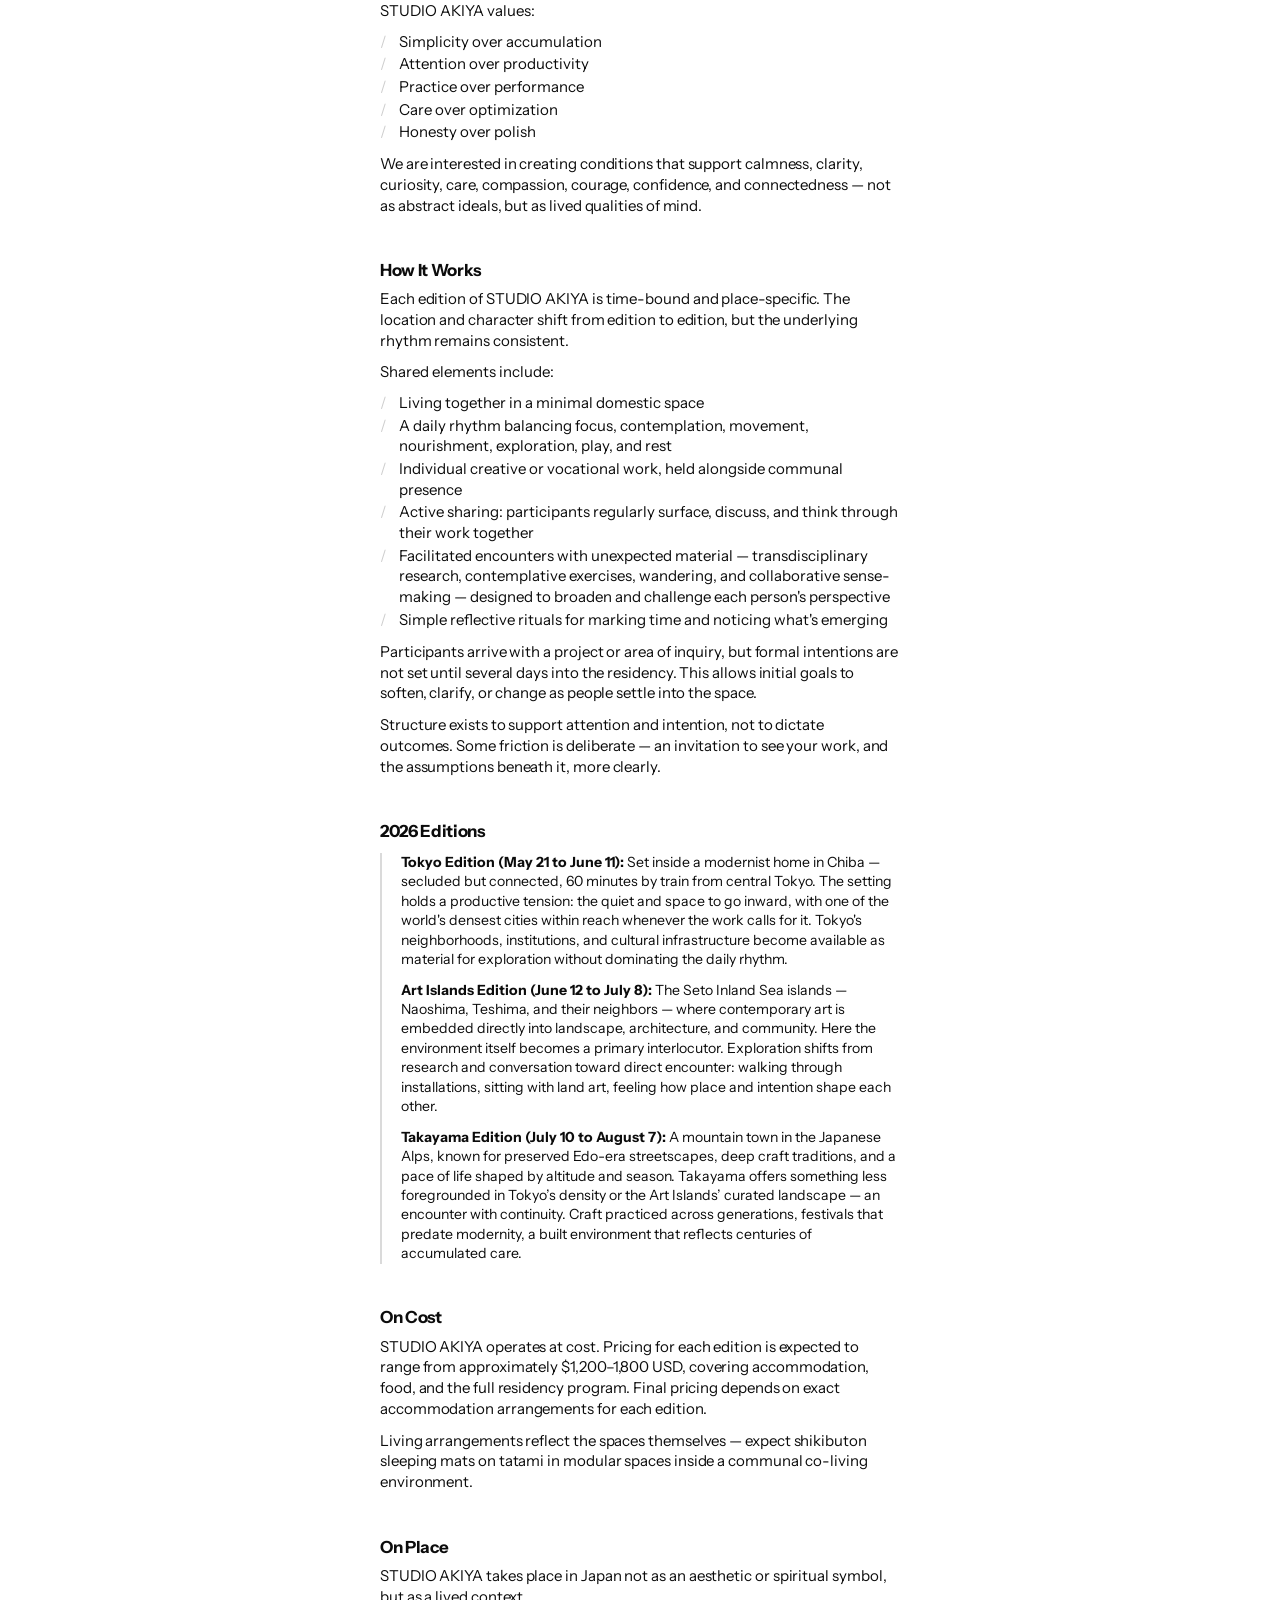
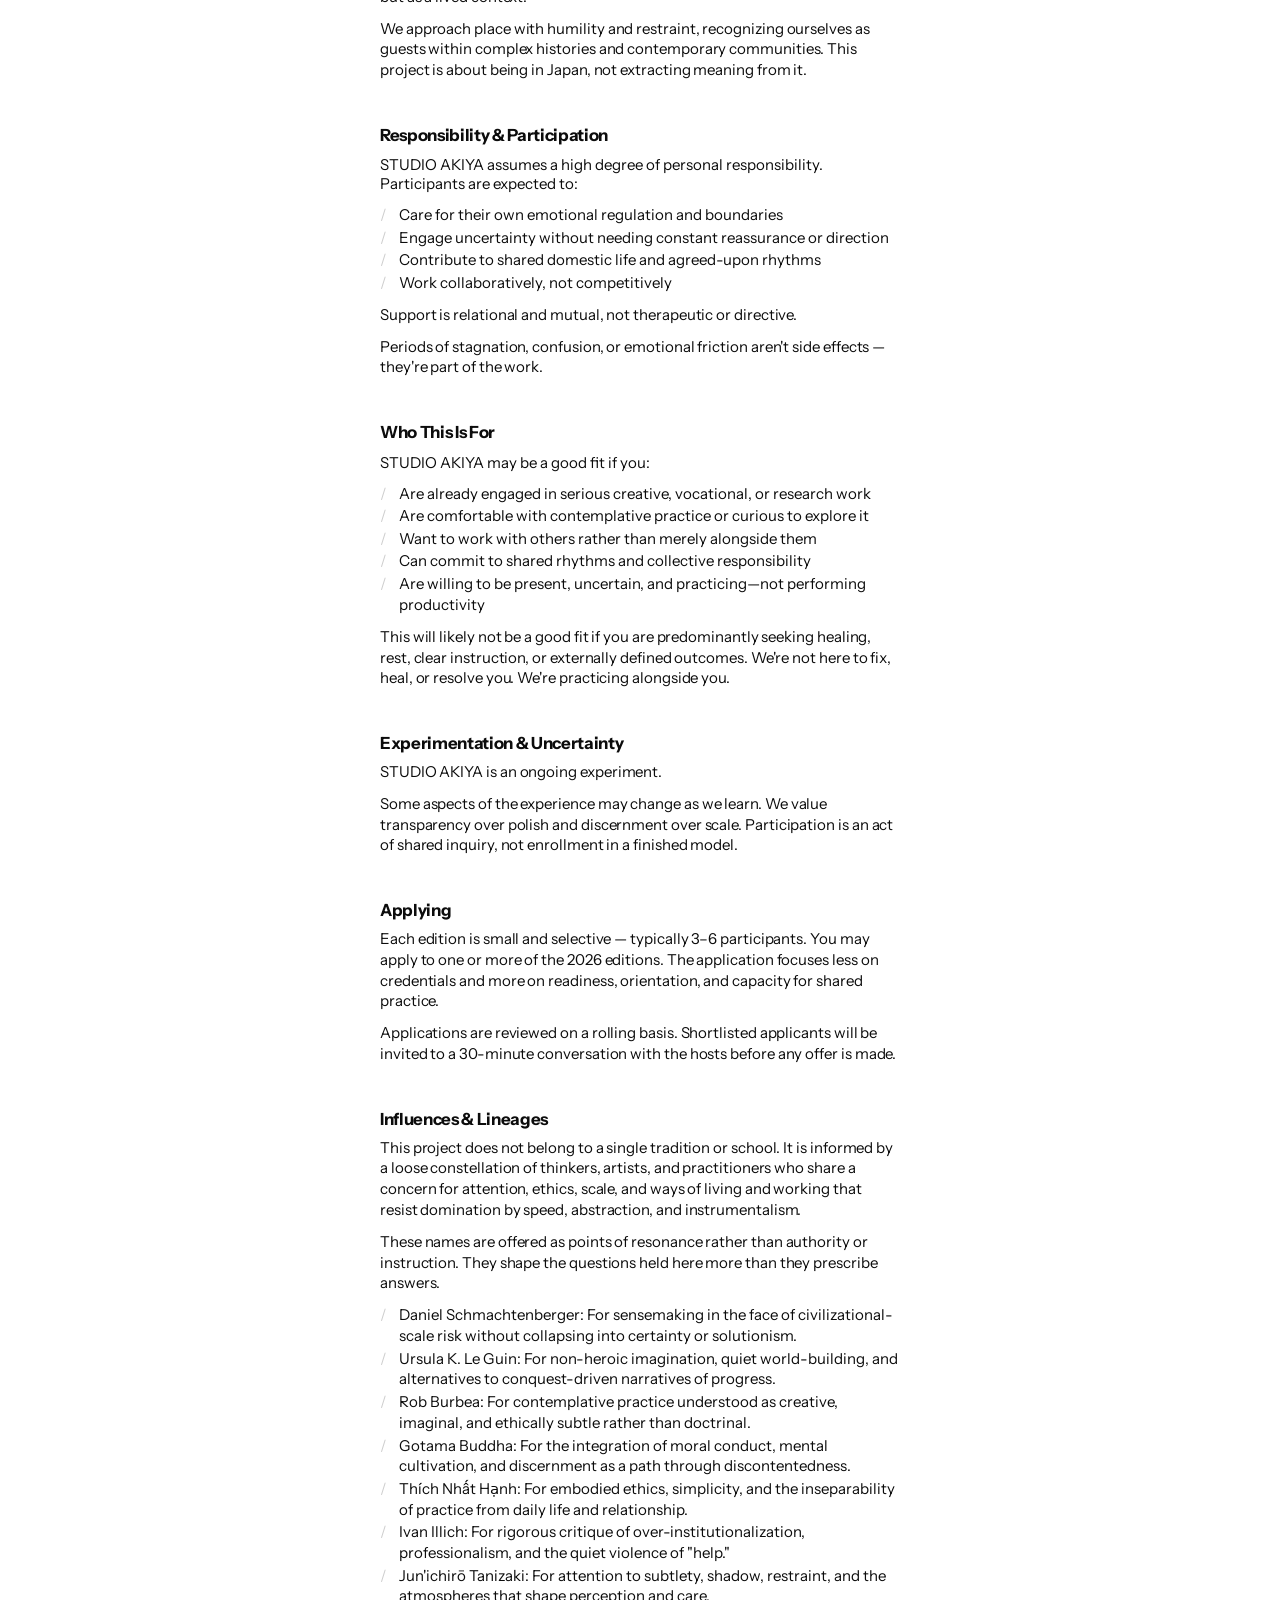
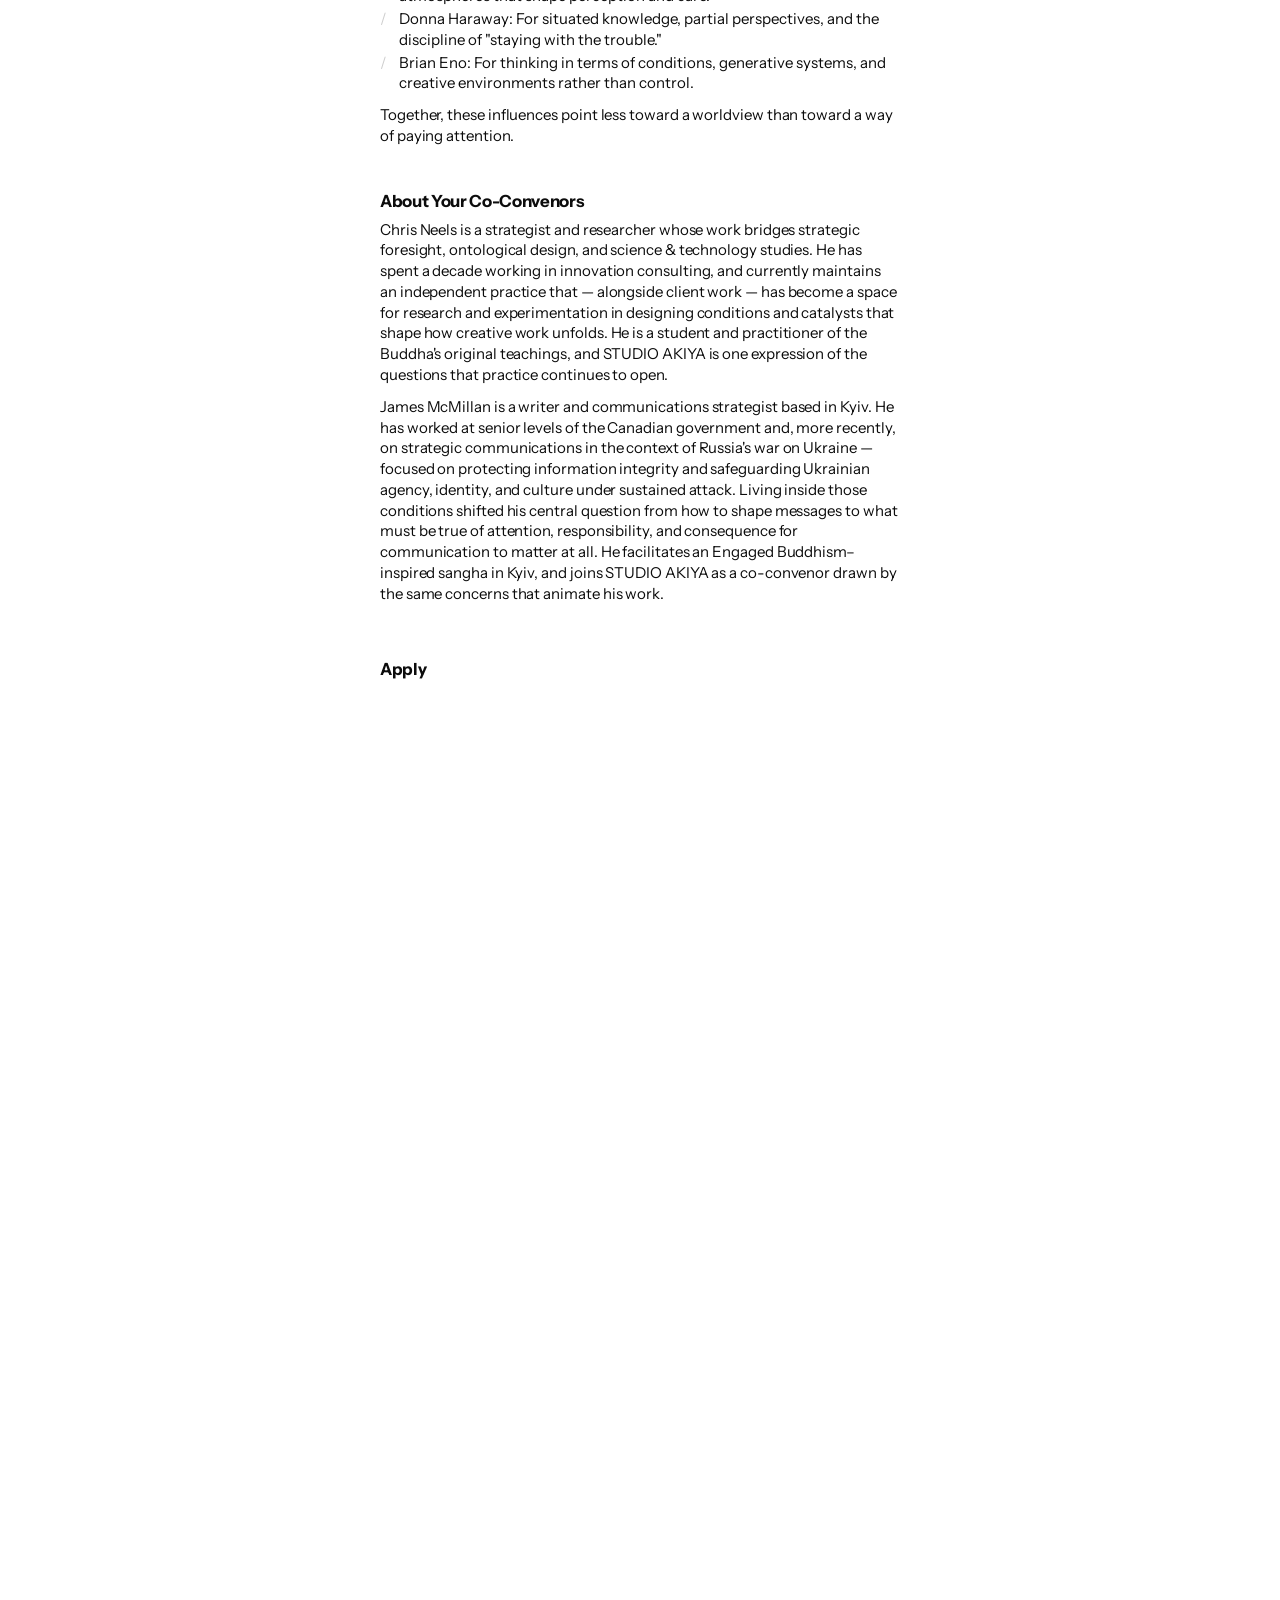
==== commit 20a1b36f: "Add left border rule treatment for editions block Group editions into a container with a 2px left bo" ====
--- a/index.html
+++ b/index.html
@@ -103,12 +103,20 @@
             border-bottom-color: #0c0c0c;
         }
 
+        .editions-block {
+            border-left: 2px solid rgba(12,12,12,0.15);
+            padding-left: 1.2rem;
+            margin-top: 0.7rem;
+            margin-bottom: 0.7rem;
+        }
+
         .edition-title {
             font-weight: 700;
         }
 
         .edition-item {
-            font-size: 0.9rem;
+            font-size: 0.88rem;
+            line-height: 1.38;
             margin-bottom: 0.7rem;
         }
 
@@ -245,9 +253,11 @@
 
                     let i = 0;
                     const items = section.content;
+                    let editionsBlock = null;
                     while (i < items.length) {
                         const item = items[i];
                         if (item.type === 'list_item') {
+                            editionsBlock = null;
                             const group = document.createElement('div');
                             group.className = 'list-group';
                             while (i < items.length && items[i].type === 'list_item') {
@@ -270,19 +280,31 @@
                             // Fix stray spaces before punctuation
                             text = text.replace(/\s+([.,!?])/g, '$1');
                             const isEdition = editionPrefixes.some(prefix => text.startsWith(prefix));
-                            const p = document.createElement(isEdition ? 'div' : 'p');
                             if (isEdition) {
-                                p.className = 'list-item edition-item';
+                                if (!editionsBlock) {
+                                    editionsBlock = document.createElement('div');
+                                    editionsBlock.className = 'editions-block';
+                                    container.appendChild(editionsBlock);
+                                }
+                                const p = document.createElement('div');
+                                p.className = 'edition-item';
                                 const colonIdx = text.indexOf(':');
                                 if (colonIdx > -1) { text = `<span class="edition-title">${text.substring(0, colonIdx + 1)}</span>${text.substring(colonIdx + 1)}`; }
+                                if (item.links && item.links.length > 0) {
+                                    for (const link of item.links) { text = text.replace(link.text, `<a href="${link.url}">${link.text}</a>`); }
+                                }
+                                p.innerHTML = text;
+                                editionsBlock.appendChild(p);
                             } else {
+                                editionsBlock = null;
+                                const p = document.createElement('p');
                                 p.className = isLabel ? 'label-text' : 'body-text';
+                                if (item.links && item.links.length > 0) {
+                                    for (const link of item.links) { text = text.replace(link.text, `<a href="${link.url}">${link.text}</a>`); }
+                                }
+                                p.innerHTML = text;
+                                container.appendChild(p);
                             }
-                            if (item.links && item.links.length > 0) {
-                                for (const link of item.links) { text = text.replace(link.text, `<a href="${link.url}">${link.text}</a>`); }
-                            }
-                            p.innerHTML = text;
-                            container.appendChild(p);
                             i++;
                         }
                     }
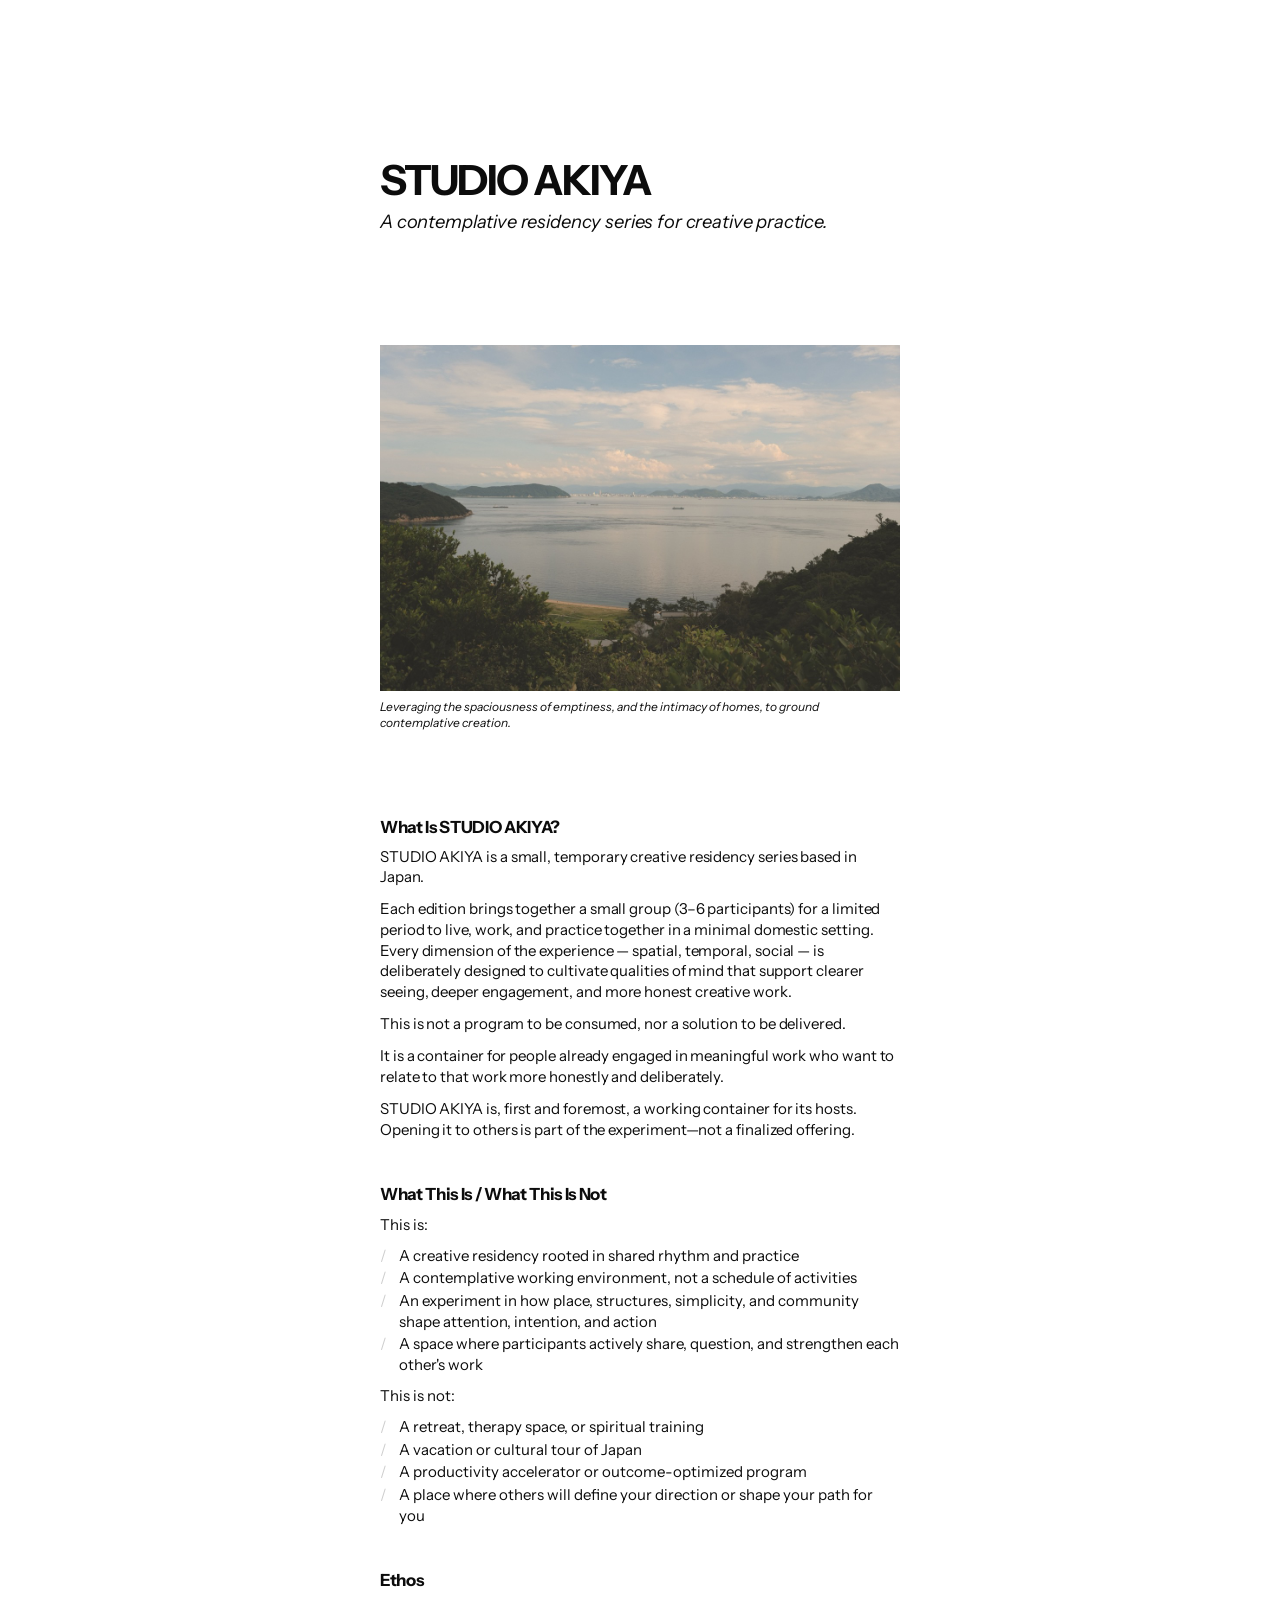
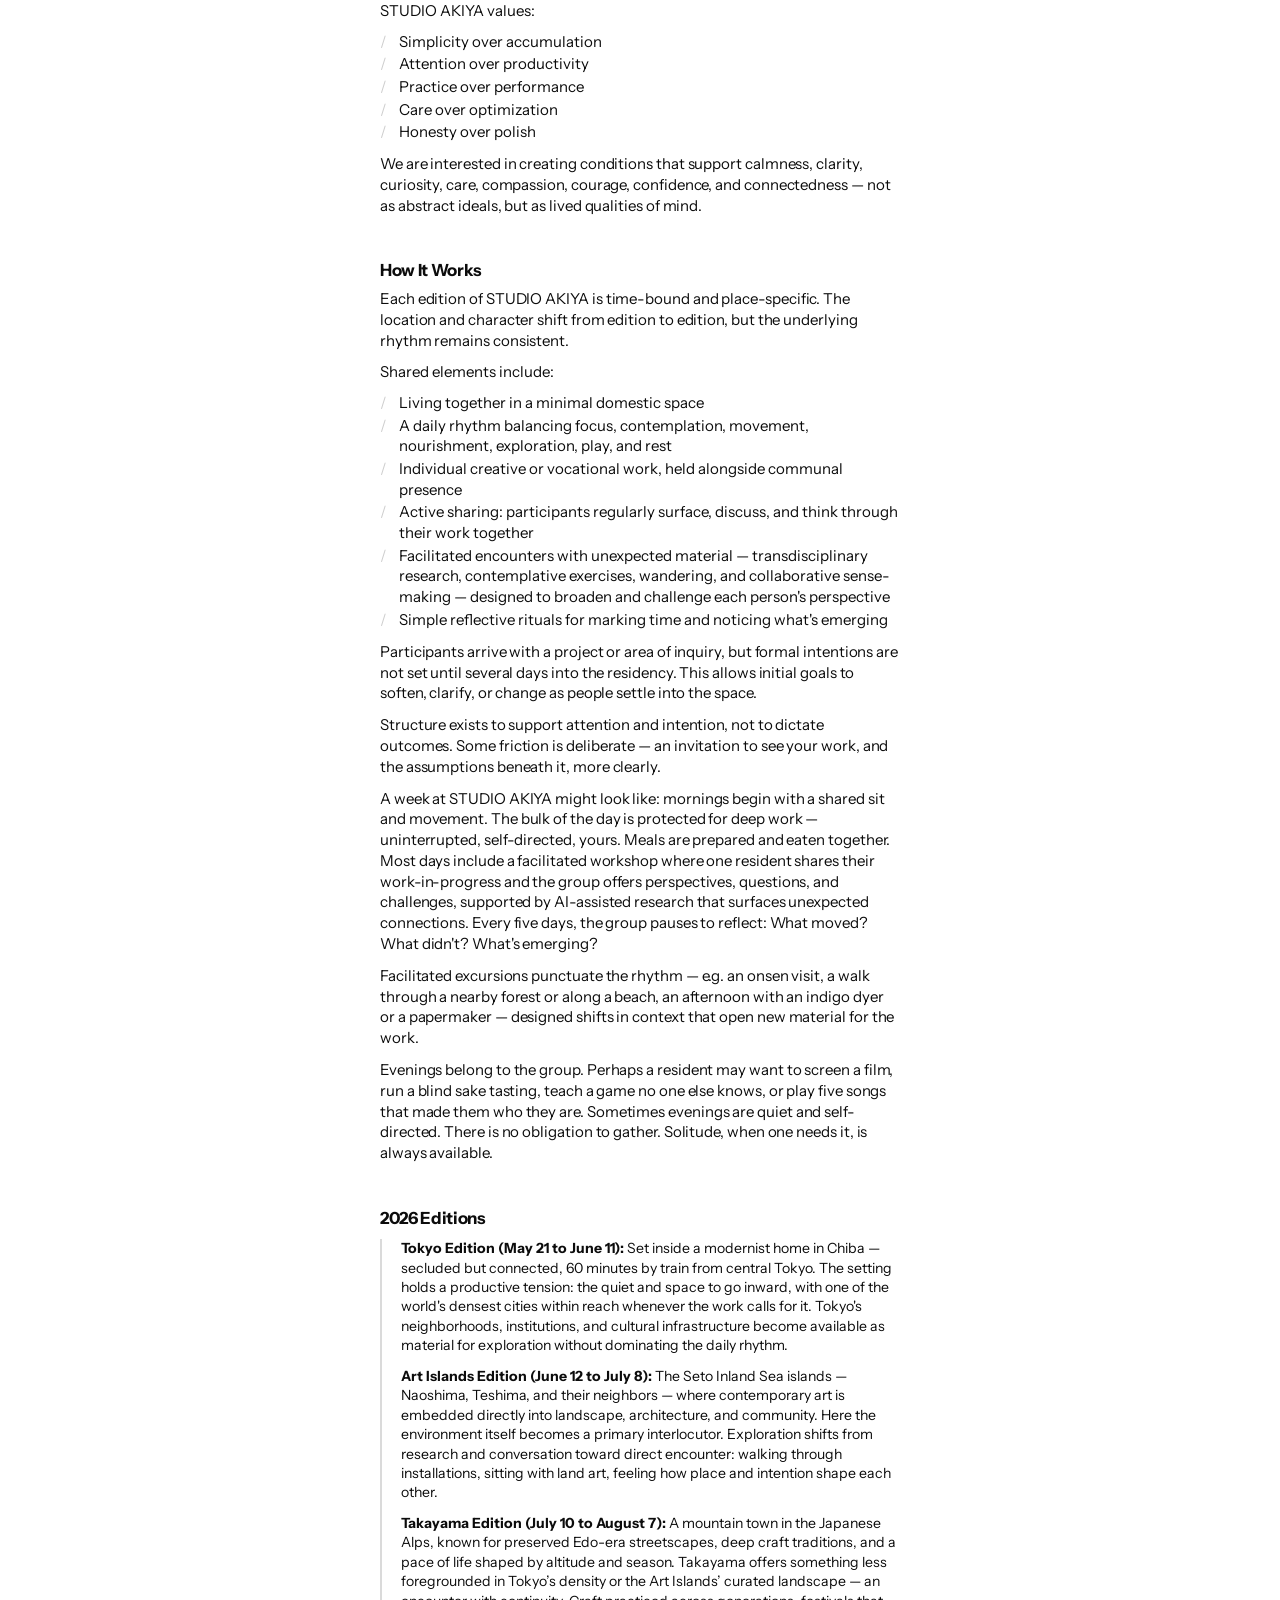
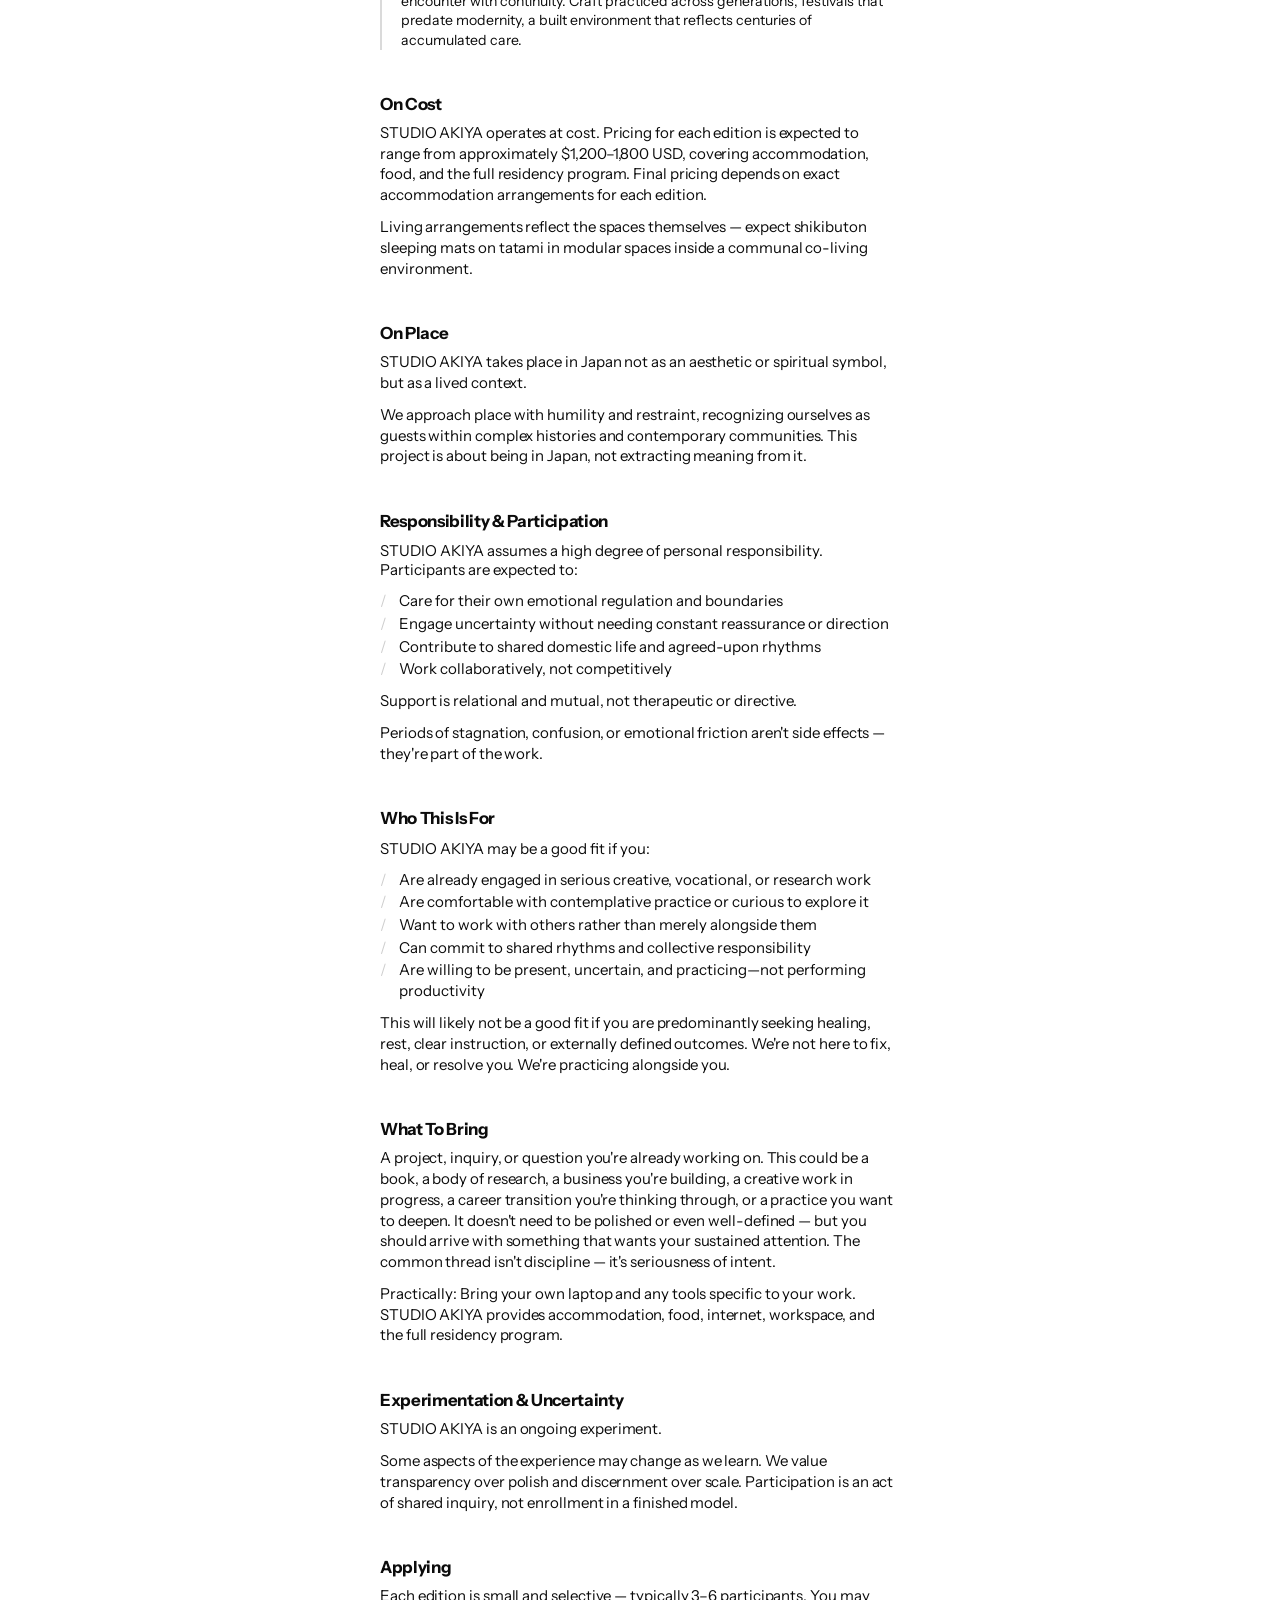
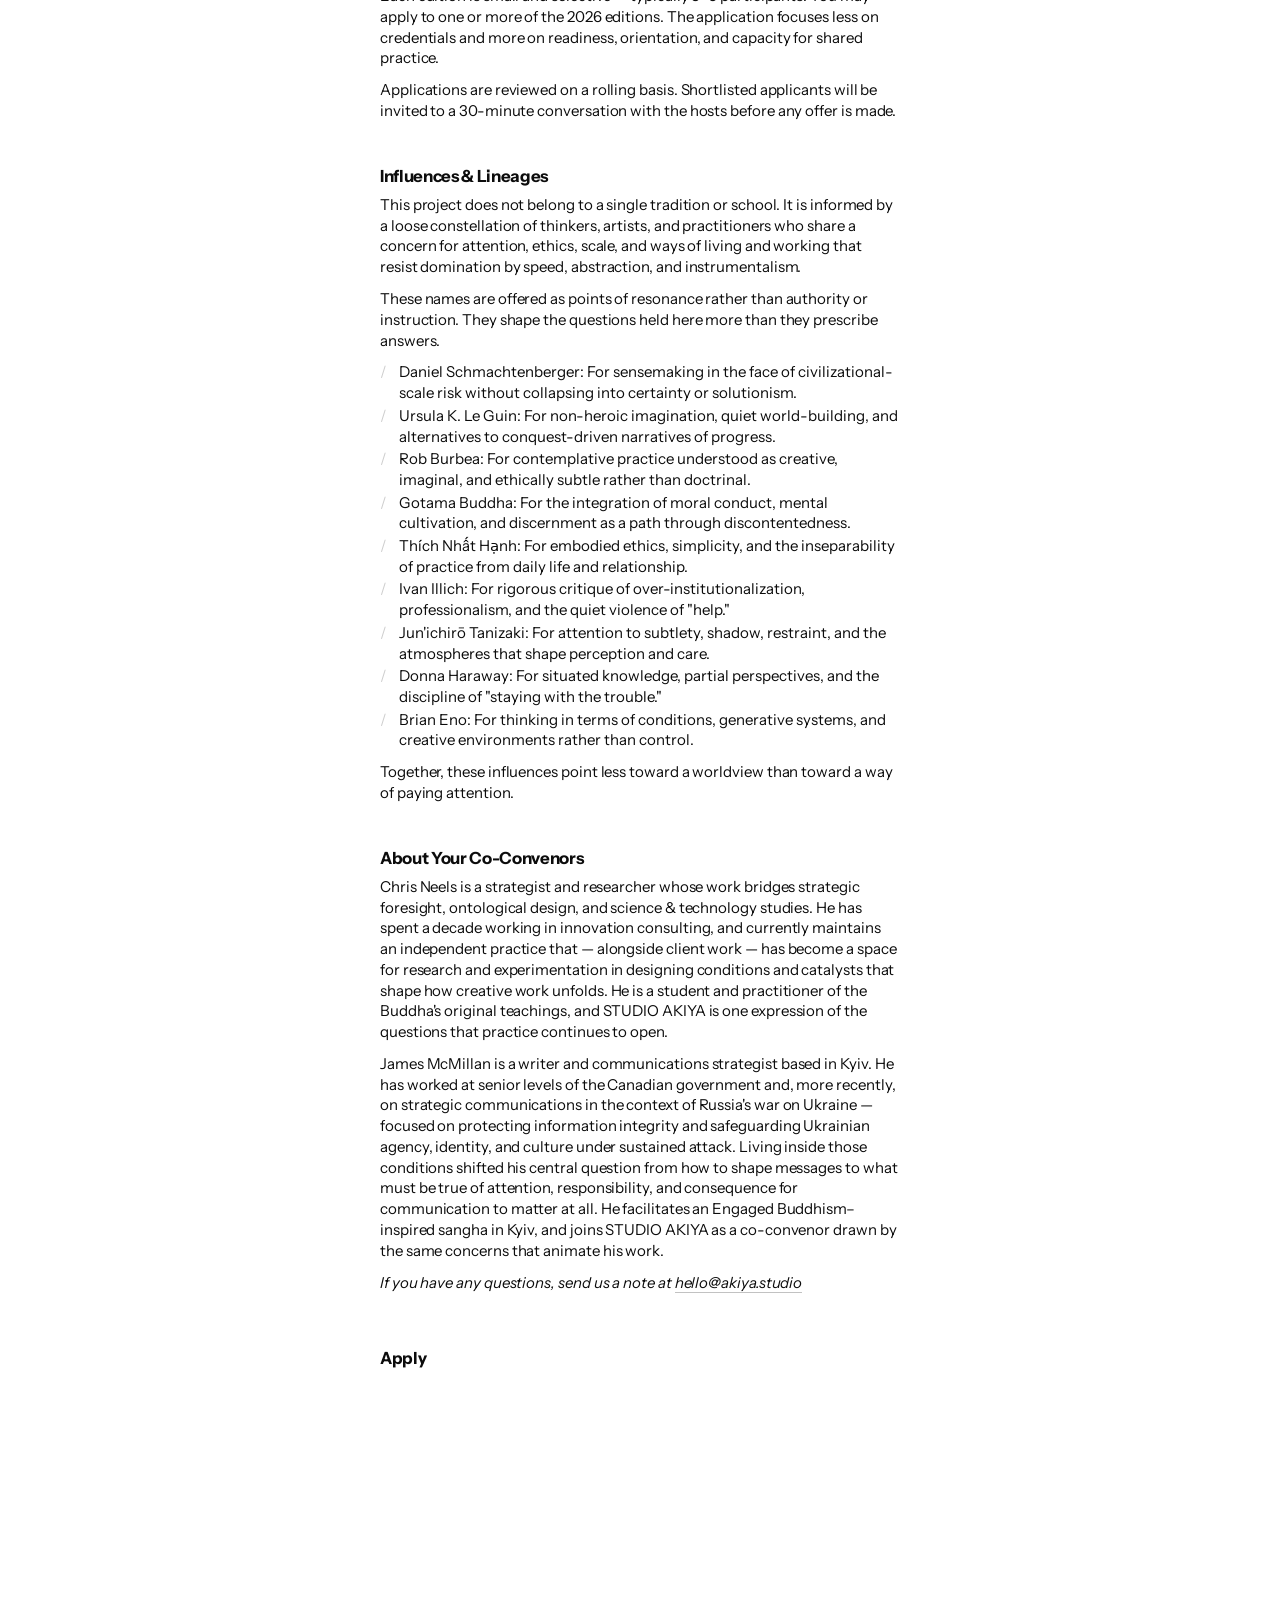
==== commit 7ab0a375: "Add proper favicon files for desktop Safari compatibility Replace inline SVG data URI favicon with a" ====
--- a/index.html
+++ b/index.html
@@ -16,7 +16,9 @@
     <meta name="twitter:title" content="STUDIO AKIYA">
     <meta name="twitter:description" content="A contemplative residency series for creative practice.">
     <meta name="twitter:image" content="https://akiya.studio/img/naoshima.JPG">
-    <link rel="icon" href="data:image/svg+xml,%3Csvg xmlns='http://www.w3.org/2000/svg' viewBox='0 0 100 100'%3E%3Ccircle cx='50' cy='50' r='40' fill='%23c62828'/%3E%3C/svg%3E">
+    <link rel="icon" type="image/png" href="/favicon.png">
+    <link rel="icon" type="image/svg+xml" href="/favicon.svg">
+    <link rel="apple-touch-icon" href="/apple-touch-icon.png">
     <style>
         @import url('https://fonts.googleapis.com/css2?family=Instrument+Sans:ital,wght@0,400;0,500;0,600;0,700;1,400;1,500;1,600;1,700&display=swap');
 
